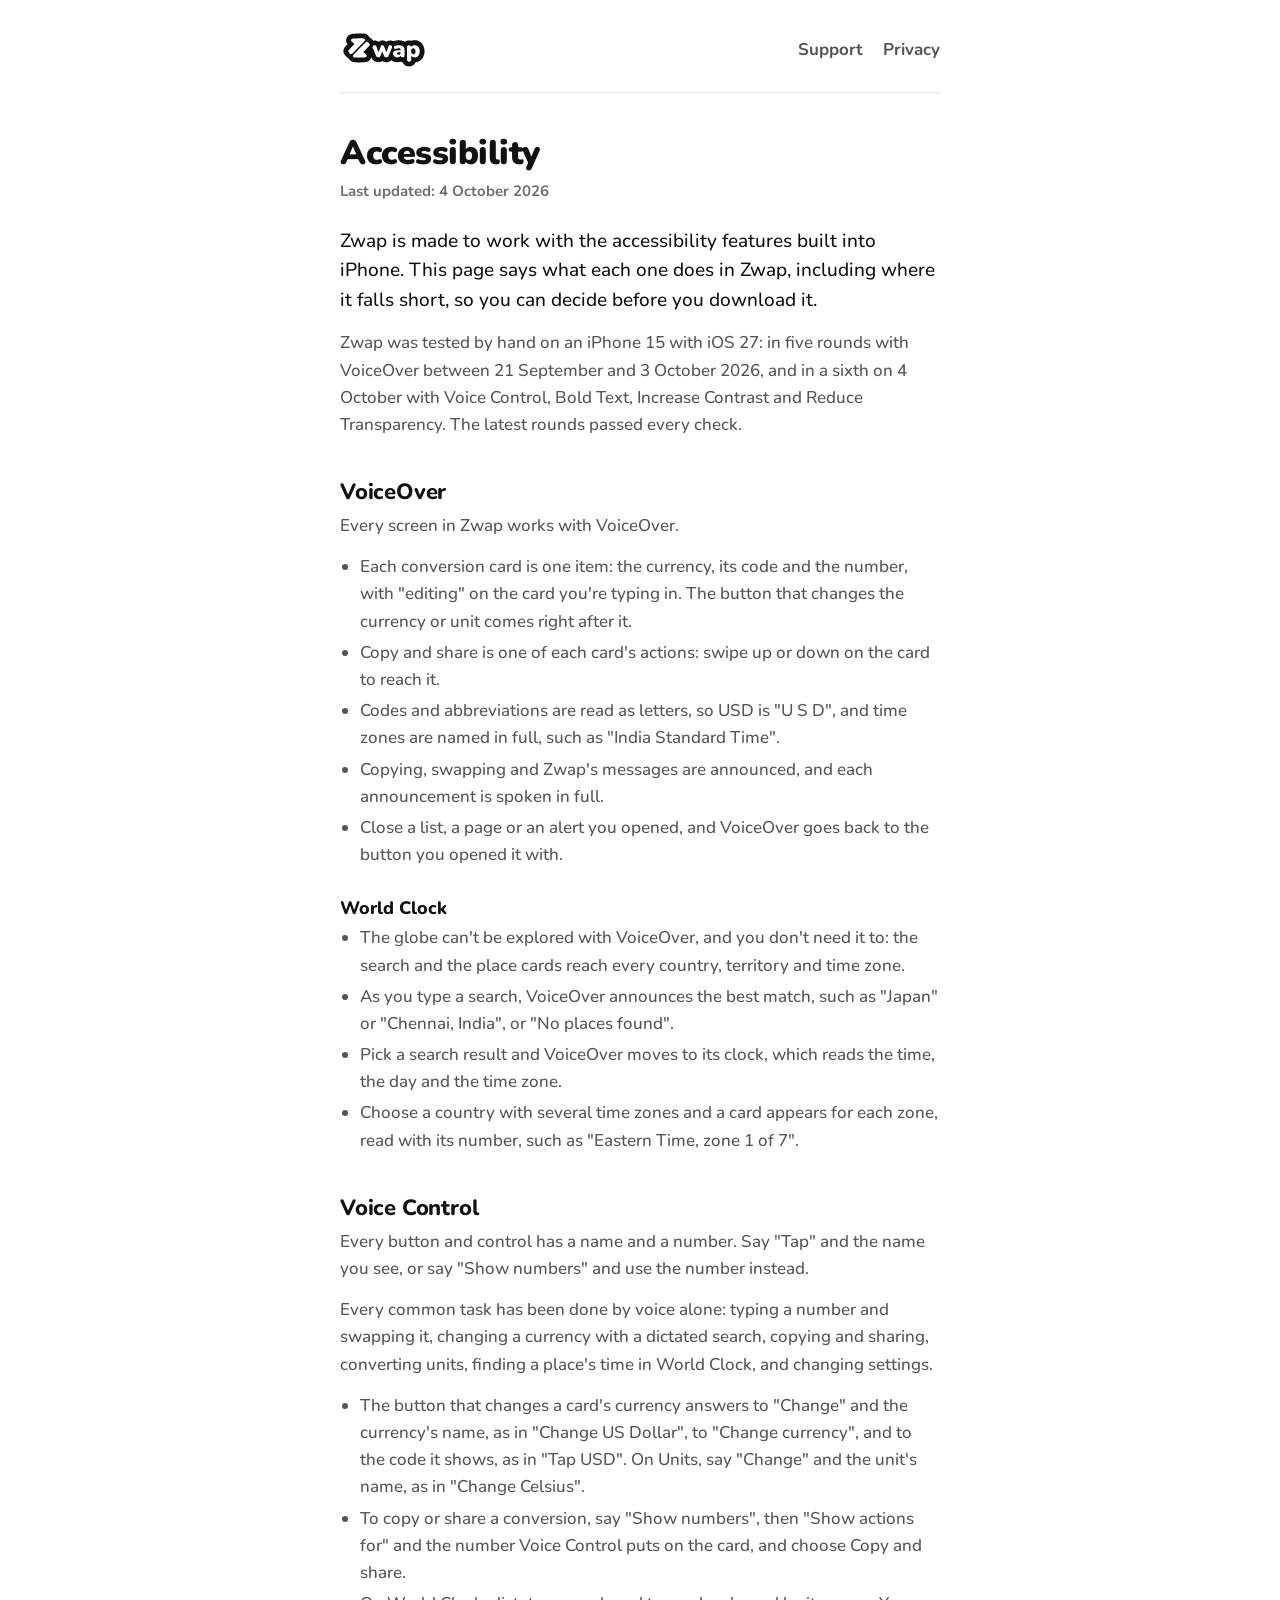
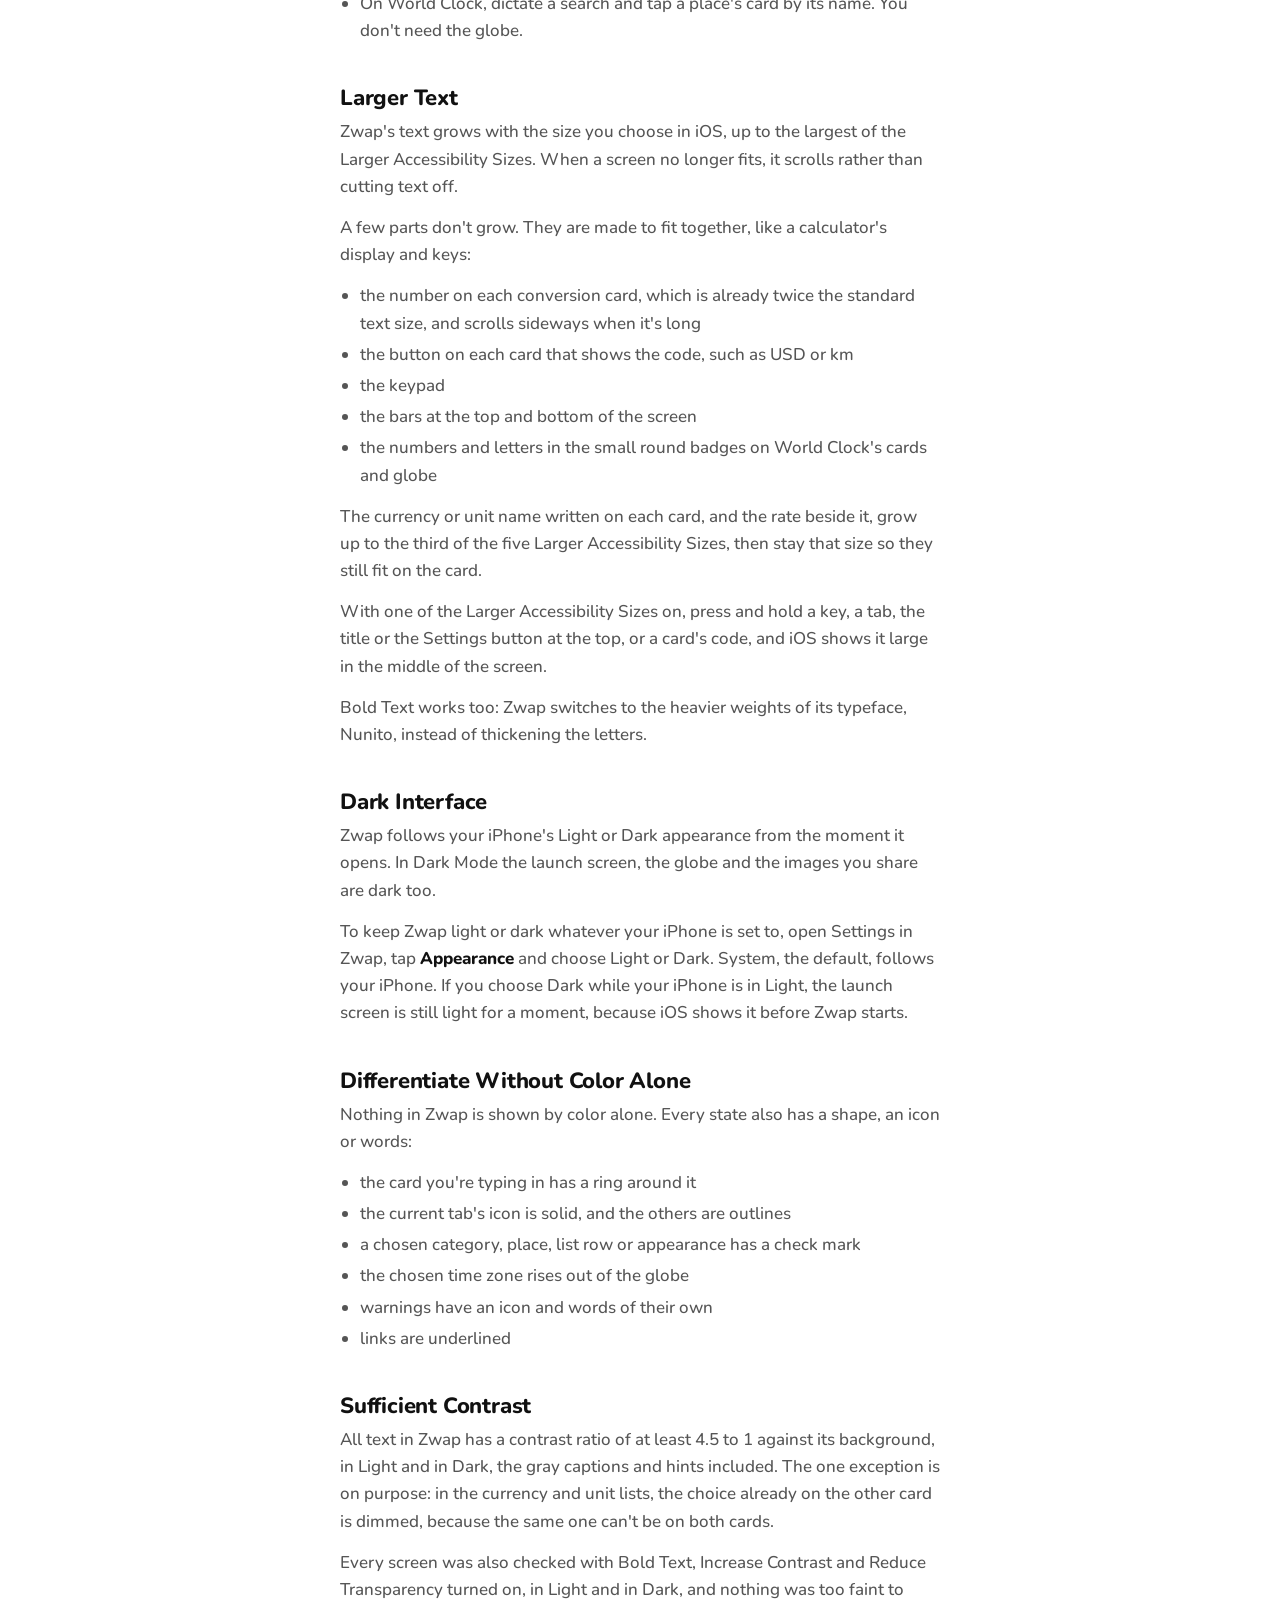
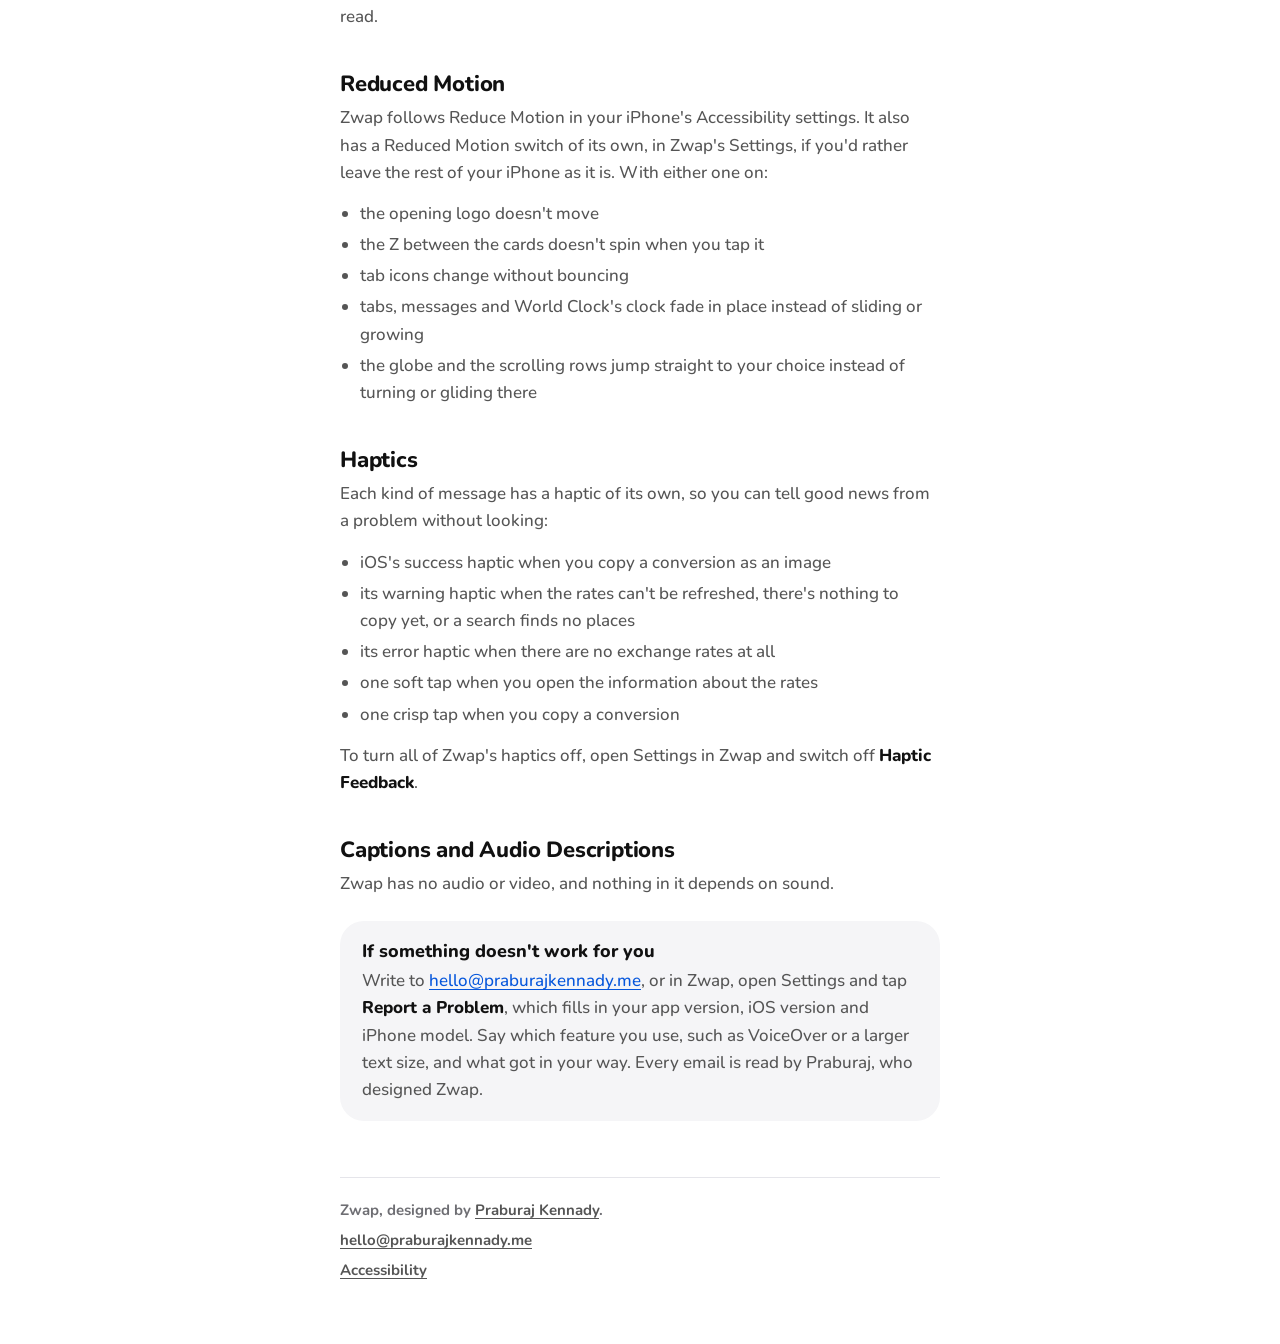
==== accessibility/index.html @ d8094025 "Zwap's accessibility page, linked from every footer /accessibility/ is for the App Store's optional " ====
<!doctype html>
<html lang="en">
<head>
  <meta charset="utf-8">
  <meta name="viewport" content="width=device-width, initial-scale=1">
  <title>Zwap Accessibility</title>
  <meta name="description" content="How Zwap works with VoiceOver, Voice Control, larger text and the other accessibility features of iPhone.">
  <meta name="color-scheme" content="light dark">
  <link rel="stylesheet" href="../assets/site.css">
</head>
<body>
  <div class="page">
    <header class="site-header">
      <a class="home-link" href="../" aria-label="Zwap home"><svg class="mark" viewBox="0 0 240 120" role="img" aria-label="Zwap" xmlns="http://www.w3.org/2000/svg"><path d="M35.0917 15.9143C42.3565 15.2399 52.4405 14.737 64.7718 15.1491C72.3185 15.4014 77.8459 19.9722 80.2882 25.8434C80.7121 26.04 81.1408 26.2529 81.5688 26.4949L82.4585 27.03L83.1399 27.4798C85.6836 29.2228 88.1925 31.6017 90.1961 34.1569C91.5562 33.9095 92.8597 33.8131 94.0456 33.8131L94.7039 33.8235C97.9224 33.926 101.56 34.8036 104.879 37.1814C104.901 37.1965 104.925 37.2103 104.946 37.2254C105.004 37.183 105.062 37.1406 105.121 37.0987C108.562 34.634 112.349 33.8131 115.638 33.8131L116.852 33.8493C119.743 34.0209 123.247 34.8544 126.467 37.2797C126.703 37.1134 126.947 36.9539 127.197 36.7963L127.195 36.7911C130.157 34.896 133.603 33.8133 137.293 33.8131C139.865 33.8131 143.228 34.2802 146.463 36.1009C148.856 35.255 151.314 34.5938 153.799 34.219C153.815 34.2166 153.833 34.2161 153.848 34.2138C156.11 33.8811 158.369 33.6839 160.588 33.6839C165.176 33.6839 169.989 34.33 174.446 36.2973C174.491 36.3169 174.539 36.3396 174.585 36.3594C174.63 36.3796 174.676 36.3983 174.721 36.4188C175.438 36.7357 176.133 37.0861 176.811 37.4658C180.522 34.6952 184.748 33.8131 188.327 33.8131L189.116 33.8286C191.042 33.8974 193.184 34.2302 195.329 35.0126C198.005 34.1135 200.789 33.6839 203.601 33.6839C208.532 33.6839 213.444 34.91 217.858 37.745C217.871 37.7532 217.886 37.7625 217.899 37.7708C217.92 37.7848 217.944 37.7982 217.966 37.8122C222.31 40.6042 225.506 44.4812 227.619 48.9666C229.815 53.6287 230.625 58.6534 230.625 63.5747C230.625 68.4749 229.792 73.422 227.655 78.038C225.561 82.5608 222.364 86.5052 217.963 89.3346C217.941 89.3491 217.918 89.3642 217.896 89.3786C217.884 89.3865 217.872 89.3966 217.86 89.4044C214.171 91.7745 210.132 93.0151 206.026 93.3596C205.19 95.5409 203.891 97.6968 201.95 99.6257L201.955 99.6309C201.927 99.6595 201.894 99.6852 201.865 99.7136C201.828 99.7508 201.793 99.7929 201.755 99.8299L201.75 99.8247C197.61 103.861 192.499 105 188.391 105C184.156 105 179.009 103.772 174.891 99.6309C172.954 97.6833 171.675 95.5119 170.853 93.3337C168.875 93.3294 166.697 93.0456 164.52 92.3178C162.035 93.1266 159.525 93.4655 157.106 93.4655C153.025 93.4654 148.862 92.7026 144.925 90.8133C144.89 90.7964 144.855 90.7788 144.82 90.7616C143.151 89.9424 141.568 88.946 140.104 87.7707C139.32 88.5452 138.45 89.2779 137.478 89.9421C133.954 92.351 130.032 93.3363 126.271 93.3363C122.685 93.3362 118.867 92.4552 115.381 90.1903C111.882 92.4907 108.055 93.3363 104.55 93.3363C100.949 93.3362 97.1377 92.4555 93.6496 90.211C93.5466 90.1447 93.4447 90.0759 93.3436 90.0068C89.7133 87.5246 87.4474 84.1389 86.0689 80.9048C86.0468 80.853 86.0234 80.8018 86.002 80.7497L85.5057 79.5425C83.8283 86.1962 78.2315 91.8071 70.5499 92.6357C63.4056 93.4065 52.6966 94.0872 39.2138 93.6517C31.598 93.4055 26.0416 88.7682 23.628 82.8333C23.0047 82.5328 22.3744 82.1892 21.7431 81.7889C17.9576 79.3883 14.1256 75.4912 11.7863 71.5625C6.21425 62.2035 11.6633 53.6963 14.4915 50.6909L20.6117 44.1869C11.7961 33.4788 18.8358 17.6734 32.1525 16.2116L35.0917 15.9143Z" class="outline"/><path fill-rule="evenodd" clip-rule="evenodd" d="M64.3334 28.3764C50.9128 27.9279 40.381 28.6226 33.5807 29.3691C30.1637 29.7442 28.681 33.7289 31.1541 36.1922C33.3161 38.3456 35.4899 40.2987 37.1219 41.7125C37.9383 42.4197 38.6202 42.9927 39.0983 43.3895C39.1771 43.4548 39.2504 43.5154 39.3178 43.5711L24.0564 59.7876C22.8589 61.06 22.0329 63.0002 23.0834 64.7646C24.3406 66.8761 26.6939 69.2797 28.7665 70.5941C30.5519 71.7264 32.5387 70.8611 33.8166 69.5915C35.1333 68.2834 36.4634 66.9638 37.8037 65.6343C47.4981 56.0169 57.7289 45.8672 67.3013 35.6999C69.872 32.9695 68.0882 28.5019 64.3334 28.3764ZM69.1455 79.476C62.5588 80.1867 52.4617 80.8385 39.6359 80.4242C35.874 80.3025 34.0945 75.8255 36.6783 73.0994C46.3507 62.894 57.1634 52.2157 66.9242 42.5762C68.0821 41.4328 69.2337 40.2953 70.3584 39.1836C71.6357 37.9209 73.6181 37.0643 75.3951 38.1996C77.3741 39.4639 79.6025 41.7252 80.8283 43.7336C81.9057 45.4992 81.0743 47.4535 79.8649 48.728L63.7836 65.6752L63.9621 65.8221C64.4172 66.1975 65.0665 66.7404 65.8455 67.4109C67.4026 68.7513 69.4808 70.6055 71.5606 72.6567C74.0518 75.1137 72.5702 79.1066 69.1455 79.476Z" class="shape"/><path d="M126.274 66.4234L120.342 50.4195C119.912 49.2962 119.332 48.4538 118.601 47.8921C117.871 47.3305 116.883 47.0497 115.637 47.0497C114.476 47.0497 113.509 47.3305 112.736 47.8921C112.006 48.4106 111.425 49.253 110.996 50.4195L105.155 66.1758L99.6518 51.6508C98.9642 49.8363 98.1908 48.6266 97.3314 48.0217C96.472 47.3737 95.3763 47.0497 94.0442 47.0497C92.4973 47.0497 91.2727 47.3953 90.3703 48.0865C89.5109 48.7346 88.9953 49.6202 88.8234 50.7435C88.6515 51.8236 88.8449 53.0333 89.4035 54.3726L98.1693 75.6932C98.8139 77.2053 99.6733 78.3286 100.747 79.0631C101.822 79.7543 103.089 80.1 104.55 80.1C106.054 80.1 107.322 79.7327 108.353 78.9983C109.384 78.2206 110.201 77.0541 110.802 75.4988L115.21 63.8648L119.89 75.6284C120.535 77.1405 121.373 78.2638 122.404 78.9983C123.478 79.7327 124.768 80.1 126.271 80.1C127.732 80.1 129 79.7327 130.074 78.9983C131.149 78.2638 131.986 77.1405 132.588 75.6284L141.289 54.4374C141.848 53.1413 142.063 51.9316 141.934 50.8083C141.848 49.685 141.418 48.7778 140.645 48.0865C139.871 47.3953 138.754 47.0497 137.293 47.0497C136.219 47.0497 135.209 47.3521 134.264 47.9569C133.319 48.5186 132.545 49.6202 131.944 51.262L126.274 66.4234Z" class="shape"/><path fill-rule="evenodd" clip-rule="evenodd" d="M166.839 78.6094C166.053 77.7434 165.609 76.5327 165.508 74.9773C165.243 75.7446 164.87 76.4369 164.39 77.0541C163.616 78.0478 162.607 78.8255 161.36 79.3871C160.114 79.9487 158.696 80.2296 157.106 80.2296C154.657 80.2296 152.487 79.7759 150.597 78.8687C148.749 77.9614 147.288 76.7301 146.214 75.1748C145.182 73.5763 144.667 71.7618 144.667 69.7312C144.667 67.3983 145.268 65.5621 146.471 64.2228C147.675 62.8836 149.608 61.9331 152.272 61.3715C154.936 60.7666 158.481 60.4642 162.907 60.4642H165.357V59.5569C165.357 58.0016 164.948 56.8999 164.132 56.2519C163.359 55.6039 162.005 55.2798 160.071 55.2798C159.04 55.2798 157.88 55.4094 156.591 55.6687C155.302 55.8847 153.862 56.2951 152.272 56.8999C151.112 57.332 150.124 57.3968 149.307 57.0944C148.491 56.7919 147.846 56.2735 147.374 55.5391C146.944 54.8046 146.729 54.0053 146.729 53.1413C146.772 52.2772 147.052 51.4564 147.567 50.6787C148.126 49.9011 148.964 49.2962 150.081 48.8642C152.143 48.0865 154.034 47.5681 155.753 47.3089C157.515 47.0497 159.126 46.9201 160.587 46.9201C164.111 46.9201 167.011 47.4385 169.288 48.4754C171.609 49.469 173.328 51.0243 174.445 53.1413C175.605 55.215 176.185 57.8936 176.185 61.177V74.2675C176.185 76.1685 175.734 77.6158 174.831 78.6094C173.929 79.6031 172.619 80.1 170.9 80.1C169.138 80.1 167.784 79.6031 166.839 78.6094ZM158.718 66.2966C159.835 66.0374 161.232 65.9078 162.907 65.9078H165.357V67.0742C165.357 68.1975 165.099 69.1912 164.583 70.0553C164.068 70.8761 163.38 71.5242 162.521 71.9994C161.704 72.4746 160.759 72.7122 159.685 72.7122C158.353 72.7122 157.321 72.3882 156.591 71.7402C155.903 71.0921 155.56 70.2713 155.56 69.2776C155.56 68.4999 155.817 67.8735 156.333 67.3983C156.849 66.8798 157.644 66.5126 158.718 66.2966Z" class="shape"/><path fill-rule="evenodd" clip-rule="evenodd" d="M192.515 48.5402C193.325 49.3542 193.803 50.4583 193.949 51.8523C194.642 50.6122 195.668 49.573 197.027 48.7346C198.961 47.5249 201.152 46.9201 203.601 46.9201C206.351 46.9201 208.758 47.5897 210.82 48.929C212.926 50.2683 214.559 52.1692 215.719 54.6318C216.879 57.0944 217.459 60.0754 217.459 63.5748C217.459 66.9878 216.879 69.9472 215.719 72.453C214.559 74.9588 212.926 76.8813 210.82 78.2206C208.758 79.5599 206.351 80.2296 203.601 80.2296C201.238 80.2296 199.111 79.6679 197.22 78.5446C195.912 77.7675 194.903 76.825 194.191 75.7171V85.9323C194.191 87.8333 193.675 89.2806 192.644 90.2743C191.656 91.2679 190.238 91.7648 188.39 91.7648C186.585 91.7648 185.189 91.2679 184.201 90.2743C183.212 89.2806 182.718 87.8333 182.718 85.9323V52.8173C182.718 50.9595 183.191 49.5338 184.136 48.5402C185.124 47.5465 186.521 47.0497 188.326 47.0497C190.173 47.0497 191.57 47.5465 192.515 48.5402ZM203.021 70.8977C202.162 71.4593 201.152 71.7402 199.992 71.7402C198.23 71.7402 196.791 71.0921 195.673 69.796C194.556 68.4999 193.998 66.4262 193.998 63.5748C193.998 61.6307 194.255 60.0754 194.771 58.9089C195.287 57.6992 195.996 56.8135 196.898 56.2519C197.8 55.6903 198.832 55.4094 199.992 55.4094C201.711 55.4094 203.129 56.0575 204.246 57.3536C205.363 58.6065 205.922 60.6802 205.922 63.5748C205.922 65.4757 205.664 67.031 205.148 68.2407C204.633 69.4072 203.924 70.2929 203.021 70.8977Z" class="shape"/></svg></a>
      <nav class="site-nav" aria-label="Site"><a href="../support/">Support</a><a href="../privacy/">Privacy</a></nav>
    </header>
    <main>
      <h1>Accessibility</h1>
      <p class="meta">Last updated: 4 October 2026</p>
      <p class="lede">Zwap is made to work with the accessibility features built into iPhone. This page says what each one does in Zwap, including where it falls short, so you can decide before you download it.</p>
      <p>Zwap was tested by hand on an iPhone 15 with iOS 27: in five rounds with VoiceOver between 21 September and 3 October 2026, and in a sixth on 4 October with Voice Control, Bold Text, Increase Contrast and Reduce Transparency. The latest rounds passed every check.</p>
      <h2>VoiceOver</h2>
      <p>Every screen in Zwap works with VoiceOver.</p>
      <ul>
        <li>Each conversion card is one item: the currency, its code and the number, with "editing" on the card you're typing in. The button that changes the currency or unit comes right after it.</li>
        <li>Copy and share is one of each card's actions: swipe up or down on the card to reach it.</li>
        <li>Codes and abbreviations are read as letters, so USD is "U S D", and time zones are named in full, such as "India Standard Time".</li>
        <li>Copying, swapping and Zwap's messages are announced, and each announcement is spoken in full.</li>
        <li>Close a list, a page or an alert you opened, and VoiceOver goes back to the button you opened it with.</li>
      </ul>
      <h3>World Clock</h3>
      <ul>
        <li>The globe can't be explored with VoiceOver, and you don't need it to: the search and the place cards reach every country, territory and time zone.</li>
        <li>As you type a search, VoiceOver announces the best match, such as "Japan" or "Chennai, India", or "No places found".</li>
        <li>Pick a search result and VoiceOver moves to its clock, which reads the time, the day and the time zone.</li>
        <li>Choose a country with several time zones and a card appears for each zone, read with its number, such as "Eastern Time, zone 1 of 7".</li>
      </ul>
      <h2>Voice Control</h2>
      <p>Every button and control has a name and a number. Say "Tap" and the name you see, or say "Show numbers" and use the number instead.</p>
      <p>Every common task has been done by voice alone: typing a number and swapping it, changing a currency with a dictated search, copying and sharing, converting units, finding a place's time in World Clock, and changing settings.</p>
      <ul>
        <li>The button that changes a card's currency answers to "Change" and the currency's name, as in "Change US Dollar", to "Change currency", and to the code it shows, as in "Tap USD". On Units, say "Change" and the unit's name, as in "Change Celsius".</li>
        <li>To copy or share a conversion, say "Show numbers", then "Show actions for" and the number Voice Control puts on the card, and choose Copy and share.</li>
        <li>On World Clock, dictate a search and tap a place's card by its name. You don't need the globe.</li>
      </ul>
      <h2>Larger Text</h2>
      <p>Zwap's text grows with the size you choose in iOS, up to the largest of the Larger Accessibility Sizes. When a screen no longer fits, it scrolls rather than cutting text off.</p>
      <p>A few parts don't grow. They are made to fit together, like a calculator's display and keys:</p>
      <ul>
        <li>the number on each conversion card, which is already twice the standard text size, and scrolls sideways when it's long</li>
        <li>the button on each card that shows the code, such as USD or km</li>
        <li>the keypad</li>
        <li>the bars at the top and bottom of the screen</li>
        <li>the numbers and letters in the small round badges on World Clock's cards and globe</li>
      </ul>
      <p>The currency or unit name written on each card, and the rate beside it, grow up to the third of the five Larger Accessibility Sizes, then stay that size so they still fit on the card.</p>
      <p>With one of the Larger Accessibility Sizes on, press and hold a key, a tab, the title or the Settings button at the top, or a card's code, and iOS shows it large in the middle of the screen.</p>
      <p>Bold Text works too: Zwap switches to the heavier weights of its typeface, Nunito, instead of thickening the letters.</p>
      <h2>Dark Interface</h2>
      <p>Zwap follows your iPhone's Light or Dark appearance from the moment it opens. In Dark Mode the launch screen, the globe and the images you share are dark too.</p>
      <p>To keep Zwap light or dark whatever your iPhone is set to, open Settings in Zwap, tap <strong>Appearance</strong> and choose Light or Dark. System, the default, follows your iPhone. If you choose Dark while your iPhone is in Light, the launch screen is still light for a moment, because iOS shows it before Zwap starts.</p>
      <h2>Differentiate Without Color Alone</h2>
      <p>Nothing in Zwap is shown by color alone. Every state also has a shape, an icon or words:</p>
      <ul>
        <li>the card you're typing in has a ring around it</li>
        <li>the current tab's icon is solid, and the others are outlines</li>
        <li>a chosen category, place, list row or appearance has a check mark</li>
        <li>the chosen time zone rises out of the globe</li>
        <li>warnings have an icon and words of their own</li>
        <li>links are underlined</li>
      </ul>
      <h2>Sufficient Contrast</h2>
      <p>All text in Zwap has a contrast ratio of at least 4.5 to 1 against its background, in Light and in Dark, the gray captions and hints included. The one exception is on purpose: in the currency and unit lists, the choice already on the other card is dimmed, because the same one can't be on both cards.</p>
      <p>Every screen was also checked with Bold Text, Increase Contrast and Reduce Transparency turned on, in Light and in Dark, and nothing was too faint to read.</p>
      <h2>Reduced Motion</h2>
      <p>Zwap follows Reduce Motion in your iPhone's Accessibility settings. It also has a Reduced Motion switch of its own, in Zwap's Settings, if you'd rather leave the rest of your iPhone as it is. With either one on:</p>
      <ul>
        <li>the opening logo doesn't move</li>
        <li>the Z between the cards doesn't spin when you tap it</li>
        <li>tab icons change without bouncing</li>
        <li>tabs, messages and World Clock's clock fade in place instead of sliding or growing</li>
        <li>the globe and the scrolling rows jump straight to your choice instead of turning or gliding there</li>
      </ul>
      <h2>Haptics</h2>
      <p>Each kind of message has a haptic of its own, so you can tell good news from a problem without looking:</p>
      <ul>
        <li>iOS's success haptic when you copy a conversion as an image</li>
        <li>its warning haptic when the rates can't be refreshed, there's nothing to copy yet, or a search finds no places</li>
        <li>its error haptic when there are no exchange rates at all</li>
        <li>one soft tap when you open the information about the rates</li>
        <li>one crisp tap when you copy a conversion</li>
      </ul>
      <p>To turn all of Zwap's haptics off, open Settings in Zwap and switch off <strong>Haptic Feedback</strong>.</p>
      <h2>Captions and Audio Descriptions</h2>
      <p>Zwap has no audio or video, and nothing in it depends on sound.</p>
      <div class="card">
        <h2>If something doesn't work for you</h2>
        <p>Write to <a href="mailto:hello@praburajkennady.me">hello@praburajkennady.me</a>, or in Zwap, open Settings and tap <strong>Report a Problem</strong>, which fills in your app version, iOS version and iPhone model. Say which feature you use, such as VoiceOver or a larger text size, and what got in your way. Every email is read by Praburaj, who designed Zwap.</p>
      </div>
    </main>
    <footer class="site-footer">
      <p>Zwap, designed by <a href="https://praburajkennady.me">Praburaj Kennady</a>.</p>
      <p><a href="mailto:hello@praburajkennady.me">hello@praburajkennady.me</a></p>
      <p><a href="../accessibility/" aria-current="page">Accessibility</a></p>
    </footer>
  </div>
</body>
</html>
---- assets/site.css ----
@font-face { font-family: "Nunito"; font-weight: 500; font-display: swap; src: url("fonts/Nunito-Medium.ttf") format("truetype"); }
@font-face { font-family: "Nunito"; font-weight: 700; font-display: swap; src: url("fonts/Nunito-Bold.ttf") format("truetype"); }
@font-face { font-family: "Nunito"; font-weight: 800; font-display: swap; src: url("fonts/Nunito-ExtraBold.ttf") format("truetype"); }
@font-face { font-family: "Nunito"; font-weight: 900; font-display: swap; src: url("fonts/Nunito-Black.ttf") format("truetype"); }

/* Zwap's design tokens (CLAUDE.md), day and night. */
:root {
  --base: #FFFFFF; --raised: #F5F5F7; --inverse: #111111;
  --text: #111111; --text-2: #555555; --muted: #6E6E73;
  --line: #E5E5EA; --accent: #0657DC;
  color-scheme: light;
}
@media (prefers-color-scheme: dark) {
  :root:not([data-theme="light"]) {
    --base: #0A0A0A; --raised: #1C1C1E; --inverse: #F5F5F5;
    --text: #F5F5F5; --text-2: #AEAEB2; --muted: #8A8A8F;
    --line: #38383A; --accent: #5896FF;
    color-scheme: dark;
  }
}
:root[data-theme="dark"] {
  --base: #0A0A0A; --raised: #1C1C1E; --inverse: #F5F5F5;
  --text: #F5F5F5; --text-2: #AEAEB2; --muted: #8A8A8F;
  --line: #38383A; --accent: #5896FF;
  color-scheme: dark;
}

* { box-sizing: border-box; }
html { -webkit-text-size-adjust: 100%; }
body {
  margin: 0; background: var(--base); color: var(--text);
  font: 500 17px/1.6 "Nunito", ui-rounded, -apple-system, system-ui, "Segoe UI", sans-serif;
}
.page { max-width: 40rem; margin: 0 auto; padding: 28px 20px 56px; }

.site-header { display: flex; align-items: center; justify-content: space-between; gap: 16px;
  padding-bottom: 20px; border-bottom: 1px solid var(--line); }
.home-link { display: block; border-radius: 12px; }
.mark { display: block; width: 88px; height: auto; }
.mark .outline { fill: var(--inverse); }
.mark .shape { fill: var(--base); }
.site-nav { display: flex; gap: 20px; }
.site-nav a { color: var(--text-2); font-weight: 700; text-decoration: none; padding: 8px 0; }
.site-nav a:hover { color: var(--text); }
.site-nav a[aria-current="page"] { color: var(--text); text-decoration: underline;
  text-decoration-thickness: 2px; text-underline-offset: 6px; }

h1 { font-weight: 900; font-size: 34px; line-height: 40px; letter-spacing: -0.5px;
  margin: 40px 0 6px; text-wrap: balance; }
h2 { font-weight: 800; font-size: 22px; line-height: 28px; letter-spacing: -0.2px;
  margin: 40px 0 6px; text-wrap: balance; }
h3 { font-weight: 800; font-size: 18px; line-height: 24px; margin: 28px 0 4px; text-wrap: balance; }
p, li { color: var(--text-2); }
p { margin: 0 0 14px; }
ul { padding-left: 1.2em; margin: 0 0 14px; }
li { margin: 4px 0; }
strong { color: var(--text); font-weight: 800; }
.meta { color: var(--muted); font-size: 15px; font-weight: 700; margin: 0 0 24px; }
.lede { font-size: 19px; line-height: 1.55; color: var(--text); }

a { color: var(--accent); text-underline-offset: 3px; }
a:focus-visible { outline: 3px solid var(--accent); outline-offset: 3px; border-radius: 6px; }

.card { background: var(--raised); border-radius: 24px; padding: 18px 22px; margin: 24px 0; }
.card p:last-child { margin-bottom: 0; }
.card h2 { font-size: 18px; line-height: 24px; letter-spacing: 0; margin: 0 0 4px; }

.hero { text-align: center; padding: 56px 0 8px; }
.hero .mark { width: min(240px, 70vw); margin: 0 auto 28px; }
.hero h1 { position: absolute; width: 1px; height: 1px; overflow: hidden; clip: rect(0 0 0 0); }
.links { display: flex; justify-content: center; gap: 12px; flex-wrap: wrap; margin: 28px 0 0; }
.links a { background: var(--raised); color: var(--text); font-weight: 800; text-decoration: none;
  padding: 12px 22px; border-radius: 999px; }
.links a:hover { background: var(--line); }

.site-footer { margin-top: 56px; padding-top: 20px; border-top: 1px solid var(--line);
  color: var(--muted); font-size: 15px; font-weight: 700; }
.site-footer p { color: var(--muted); margin: 0 0 6px; }
.site-footer a { color: var(--text-2); }

@media (max-width: 480px) {
  h1 { font-size: 28px; line-height: 34px; }
  .site-nav { gap: 16px; }
}
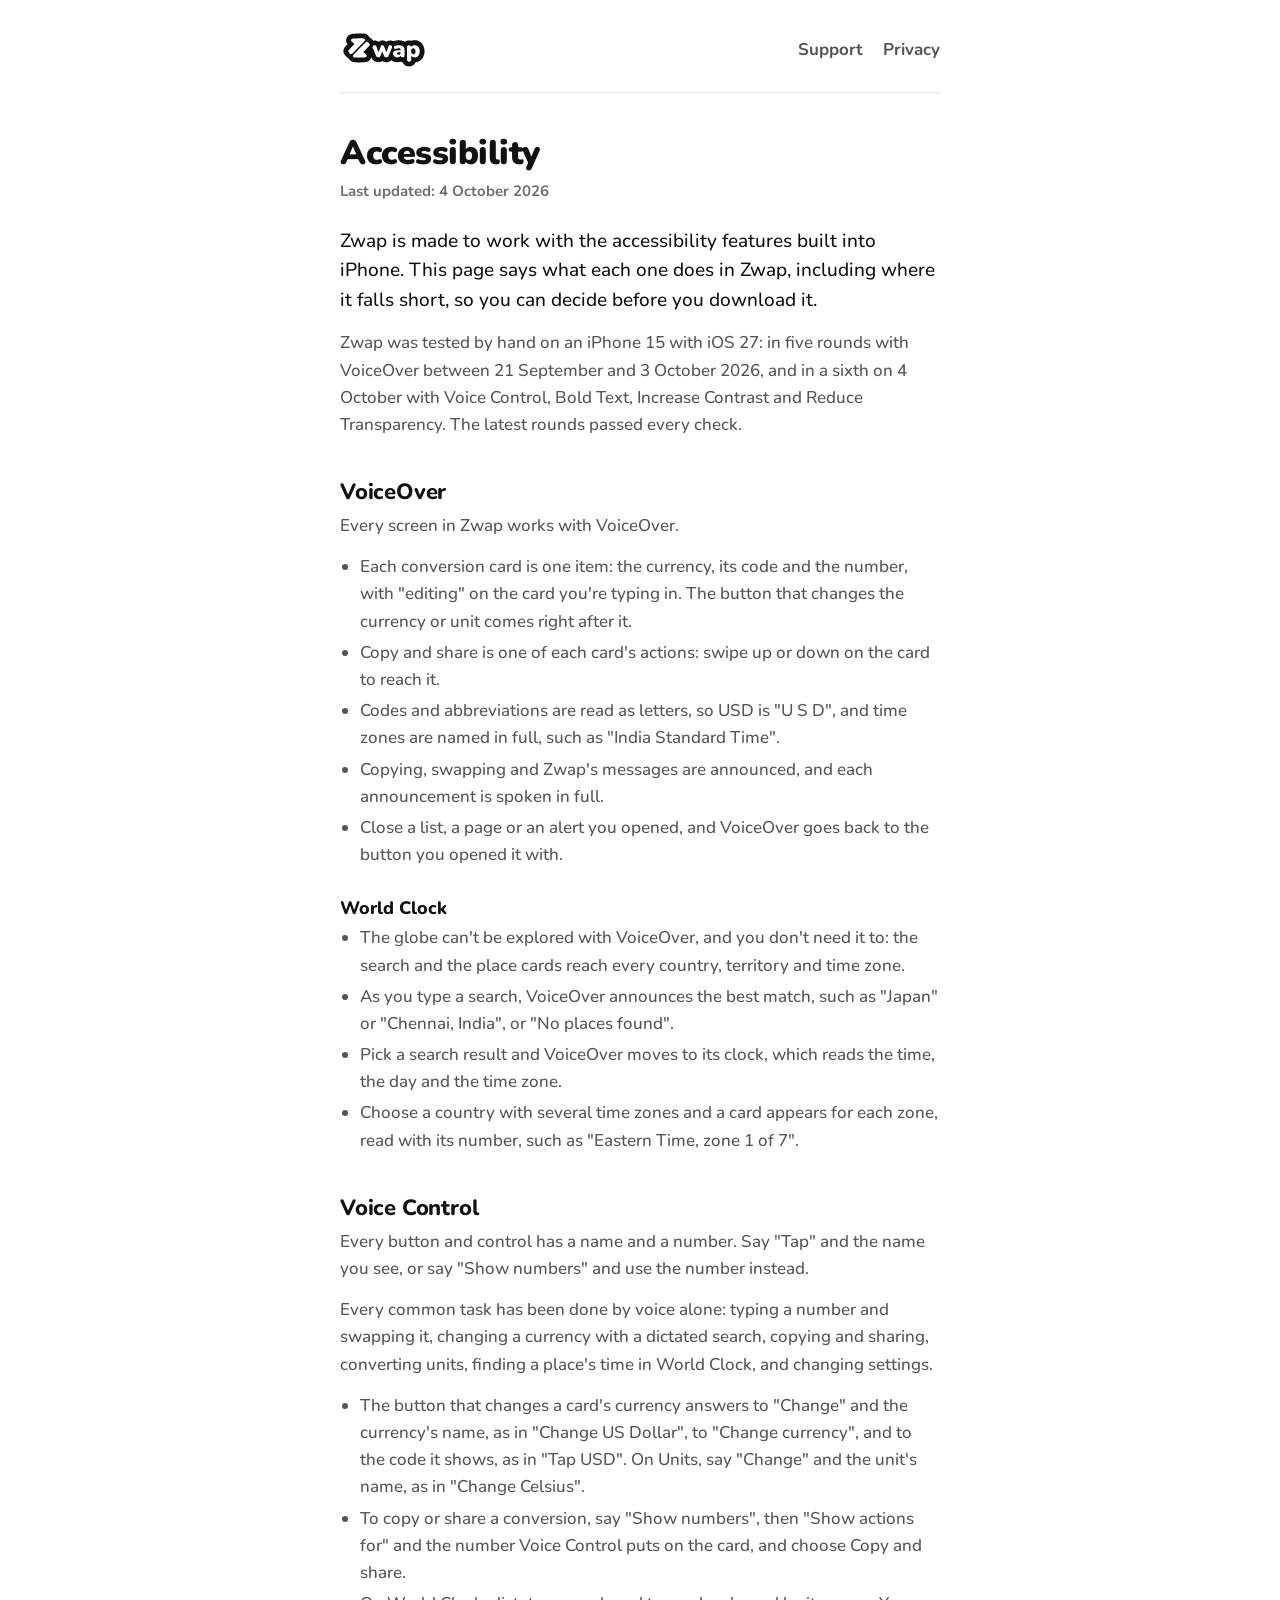
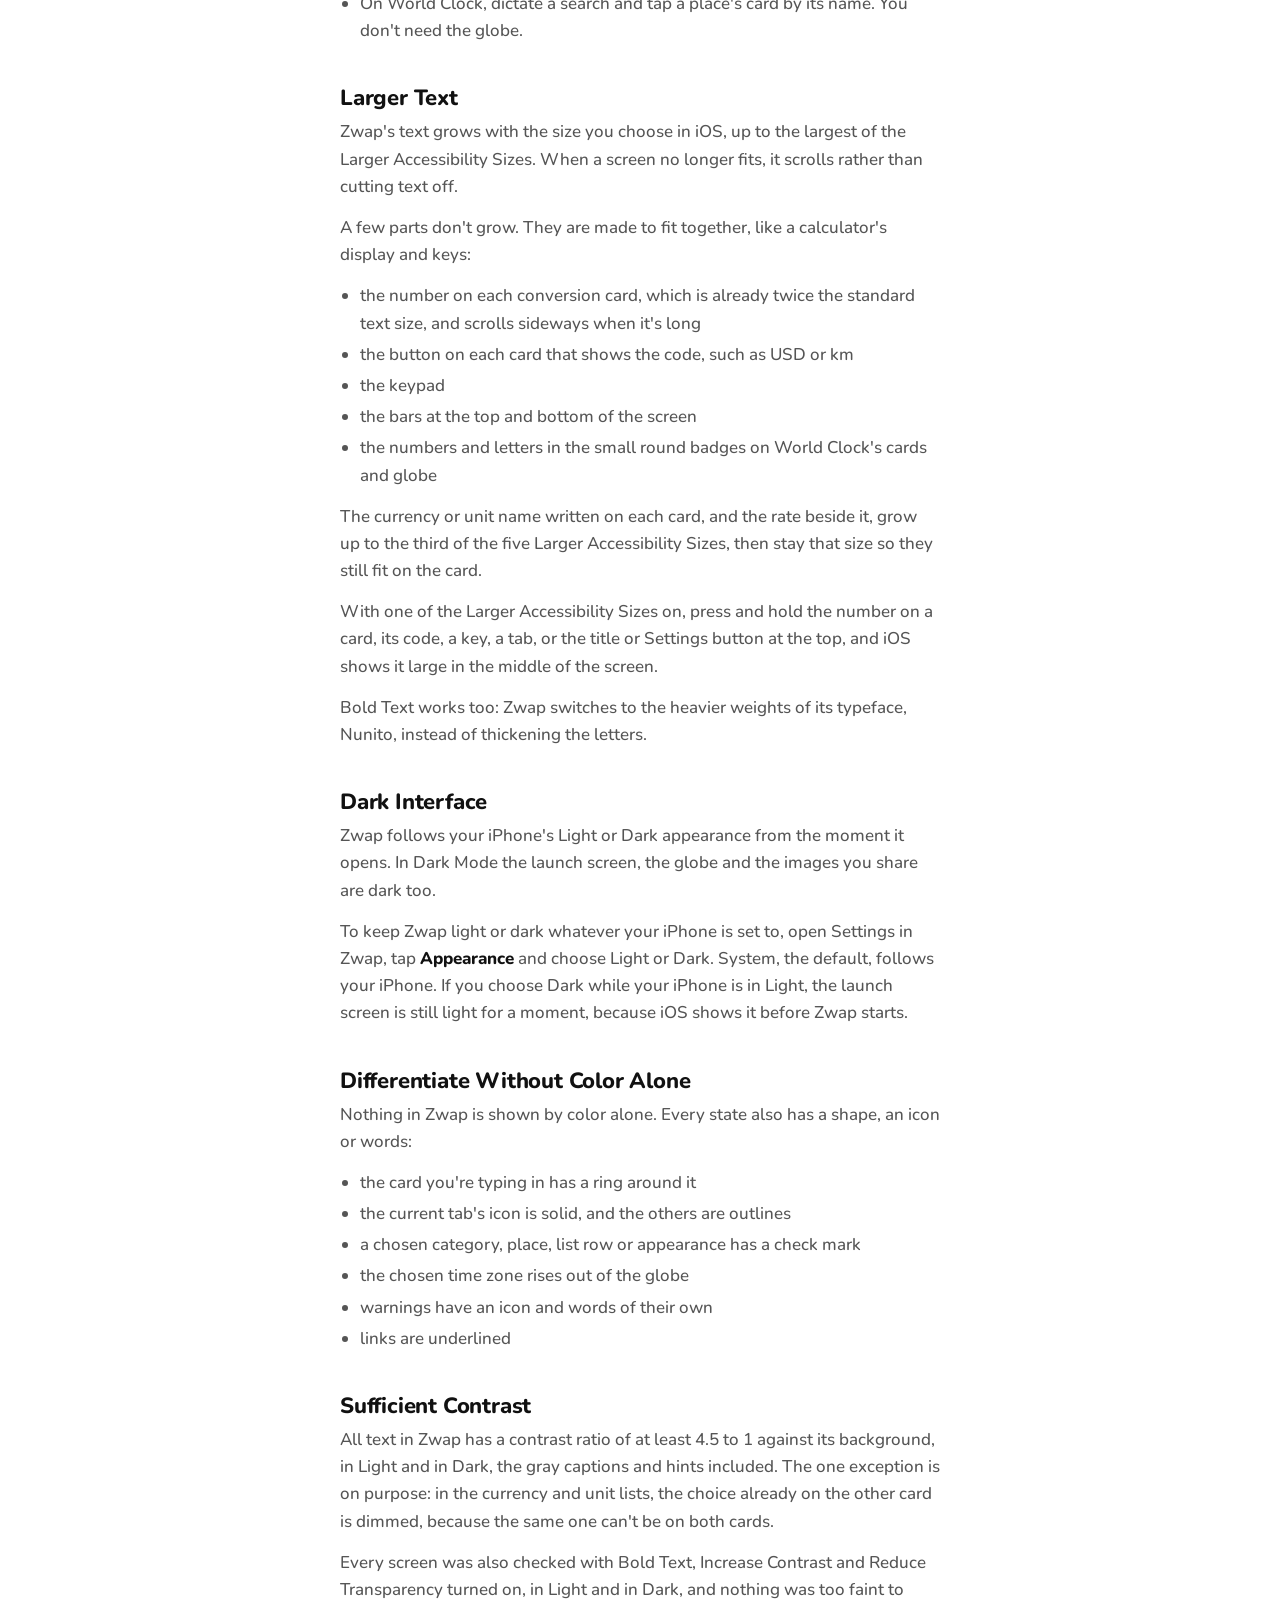
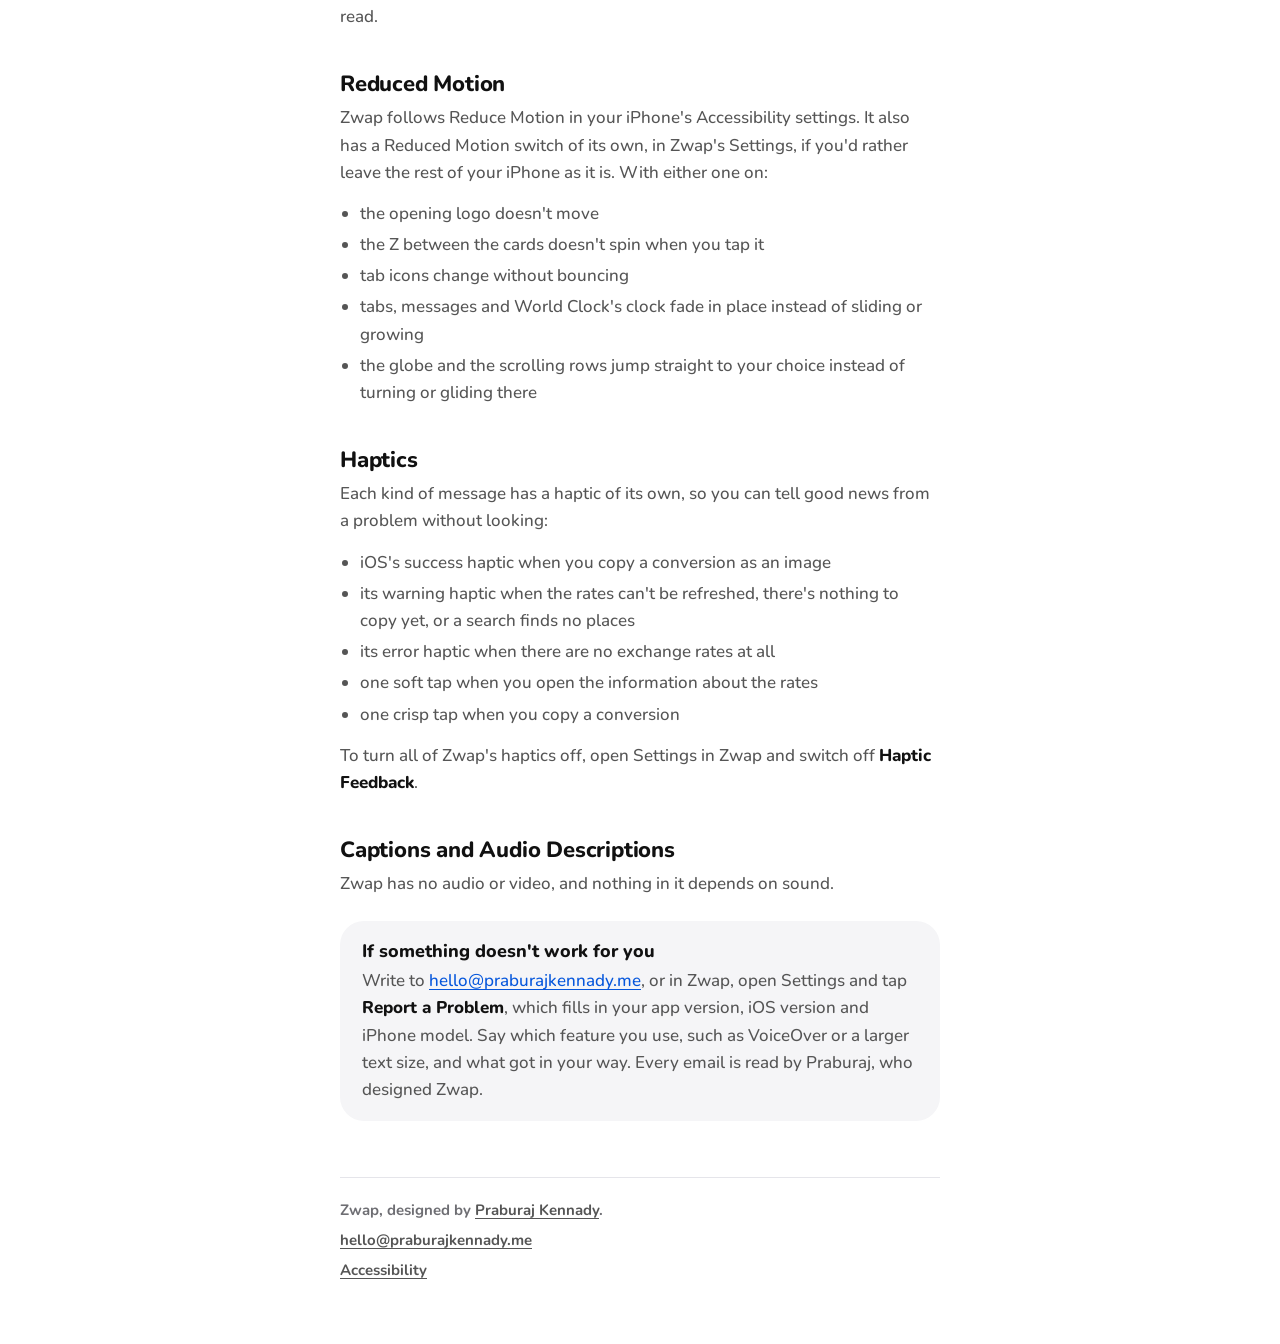
==== commit 5b494232: "Accessibility: the card's number shows large too Walk stop X1 long-pressed the card's value at the l" ====
--- a/accessibility/index.html
+++ b/accessibility/index.html
@@ -54,7 +54,7 @@
         <li>the numbers and letters in the small round badges on World Clock's cards and globe</li>
       </ul>
       <p>The currency or unit name written on each card, and the rate beside it, grow up to the third of the five Larger Accessibility Sizes, then stay that size so they still fit on the card.</p>
-      <p>With one of the Larger Accessibility Sizes on, press and hold a key, a tab, the title or the Settings button at the top, or a card's code, and iOS shows it large in the middle of the screen.</p>
+      <p>With one of the Larger Accessibility Sizes on, press and hold the number on a card, its code, a key, a tab, or the title or Settings button at the top, and iOS shows it large in the middle of the screen.</p>
       <p>Bold Text works too: Zwap switches to the heavier weights of its typeface, Nunito, instead of thickening the letters.</p>
       <h2>Dark Interface</h2>
       <p>Zwap follows your iPhone's Light or Dark appearance from the moment it opens. In Dark Mode the launch screen, the globe and the images you share are dark too.</p>
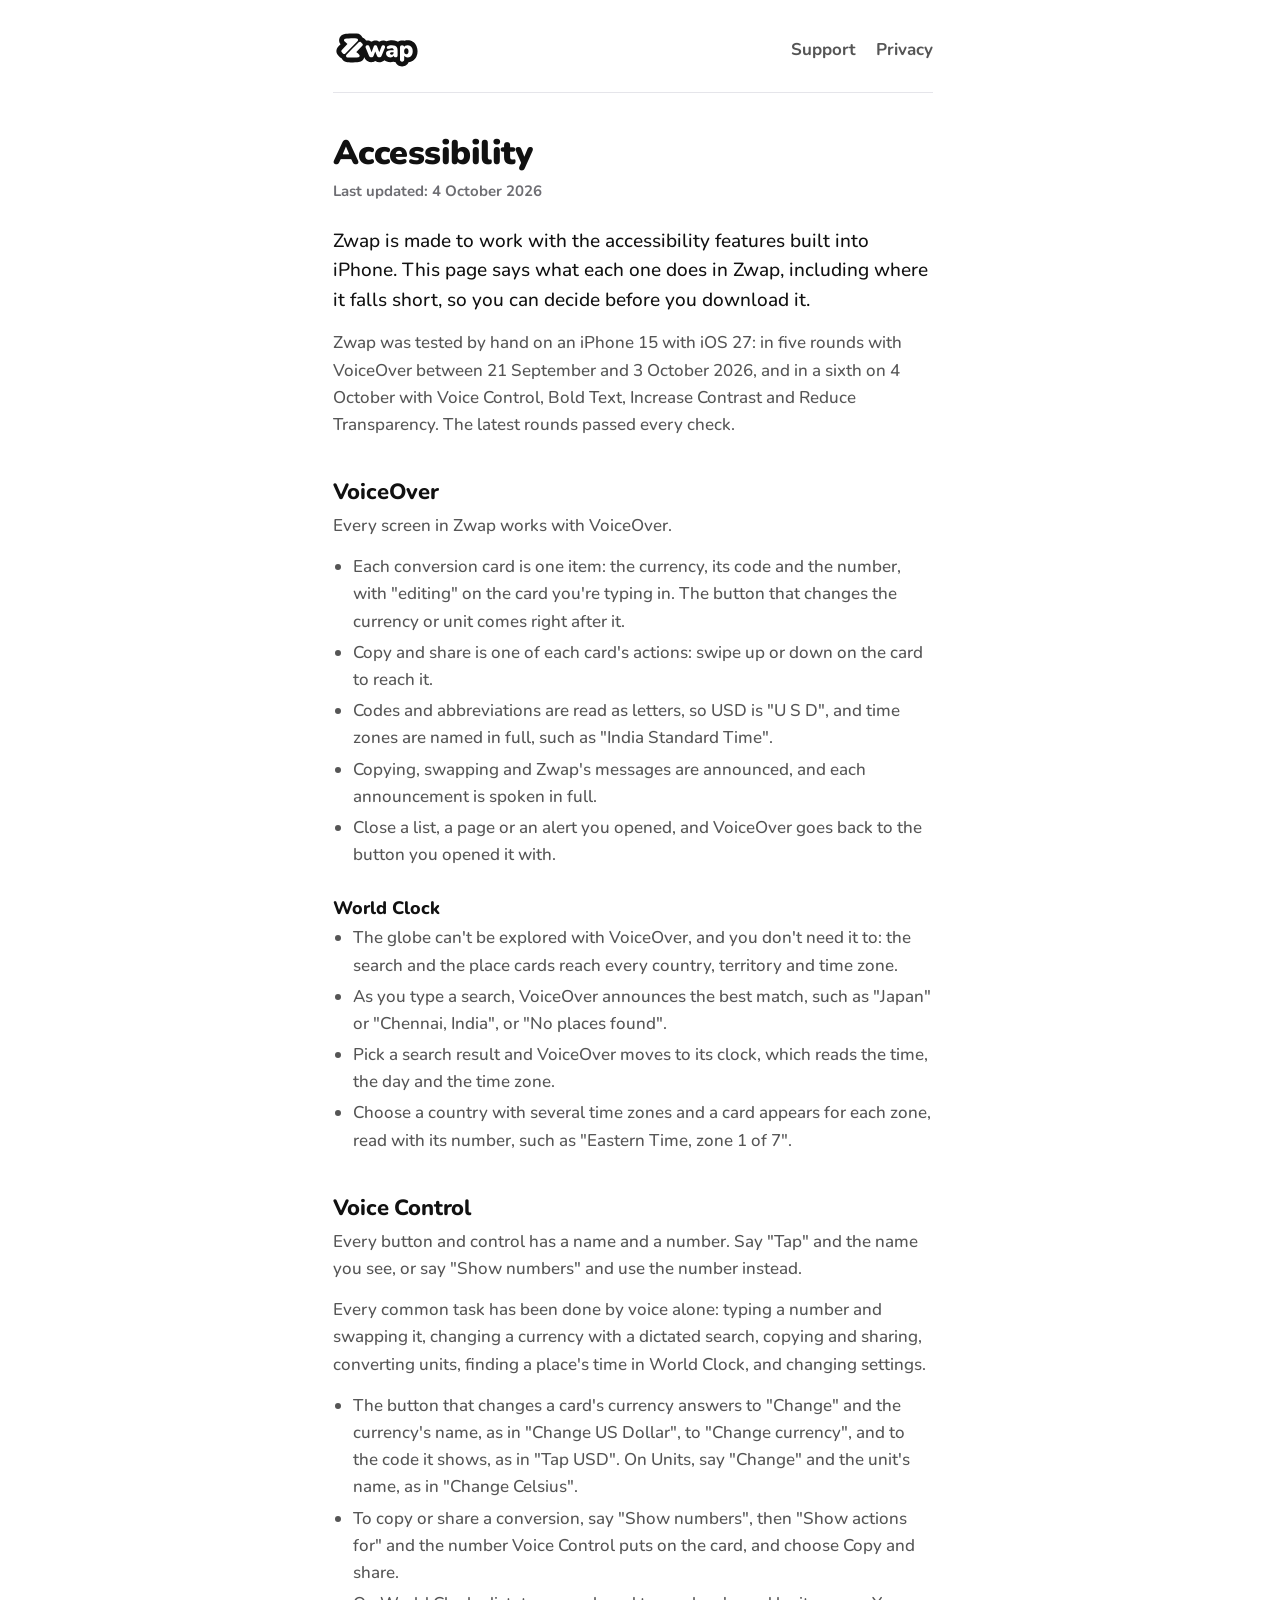
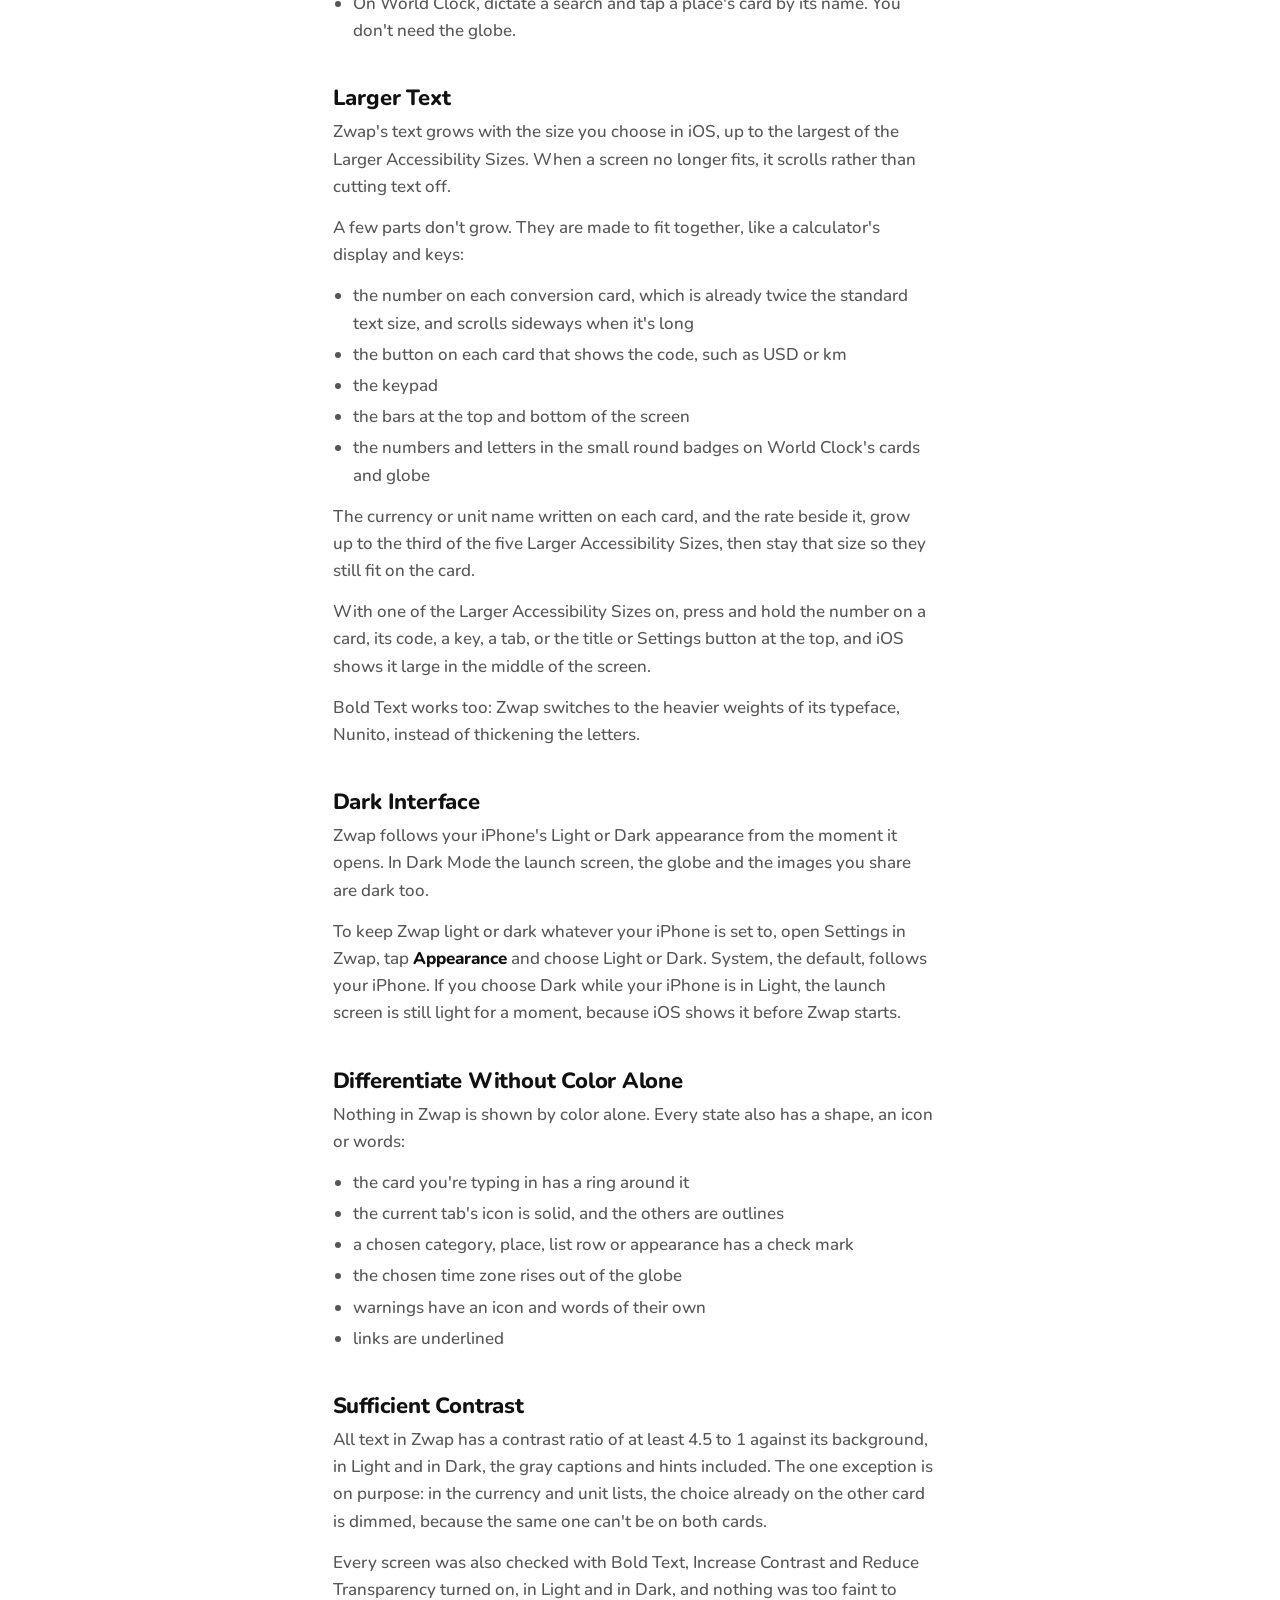
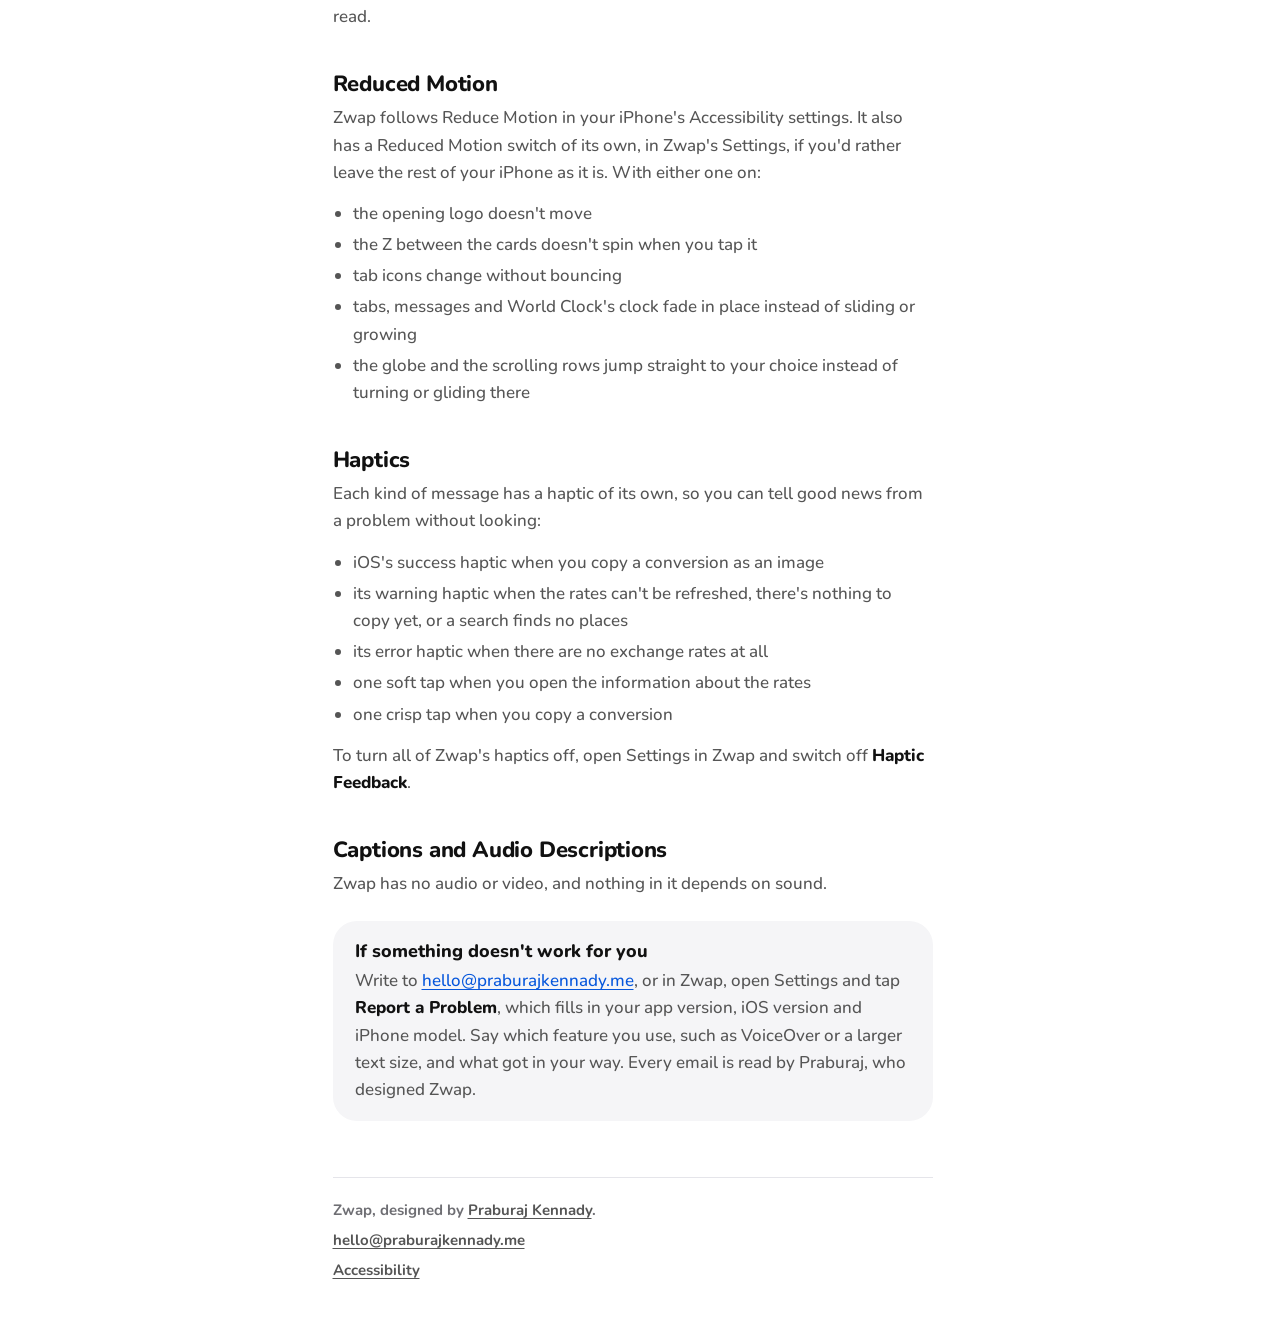
==== commit 7d60c08f: "The home logo plays the app's splash; pages change with the app's motion - Home: the logo plays the " ====
--- a/accessibility/index.html
+++ b/accessibility/index.html
@@ -6,7 +6,144 @@
   <title>Zwap Accessibility</title>
   <meta name="description" content="How Zwap works with VoiceOver, Voice Control, larger text and the other accessibility features of iPhone.">
   <meta name="color-scheme" content="light dark">
+  <link rel="preload" href="../assets/fonts/Nunito-Medium.ttf" as="font" type="font/ttf" crossorigin>
+  <link rel="preload" href="../assets/fonts/Nunito-Bold.ttf" as="font" type="font/ttf" crossorigin>
+  <link rel="preload" href="../assets/fonts/Nunito-ExtraBold.ttf" as="font" type="font/ttf" crossorigin>
+  <link rel="preload" href="../assets/fonts/Nunito-Black.ttf" as="font" type="font/ttf" crossorigin>
   <link rel="stylesheet" href="../assets/site.css">
+  <link rel="expect" href="#site-footer" blocking="render">
+  <script>
+    // Names each change of page for the stylesheet: "zoom" to or from the home page or
+    // Accessibility, and "slide-forward" or "slide-backward" between Support and Privacy,
+    // the way the nav orders them.
+    // The page before is read from the Navigation API, or the referrer; a back or forward
+    // step without that API only fades, since the referrer can't say where it came from.
+    (() => {
+      const order = ["", "support", "privacy", "accessibility"];
+      const place = (url) => order.indexOf(new URL(url, location.href).pathname.replace(/index\.html$/, "").split("/").filter(Boolean).pop() || "");
+      const named = (from, to) => {
+        const zooms = (page) => page === 0 || page === 3;
+        return zooms(from) || zooms(to) ? "zoom" : to > from ? "slide-forward" : "slide-backward";
+      };
+      // Asked each time the page is shown: one the browser kept for Back comes back without
+      // this script running again, and its referrer is then the page it first came from.
+      let kept = false;
+      addEventListener("pageshow", (event) => { kept = kept || event.persisted; });
+      const before = () => {
+        const activation = window.navigation && navigation.activation;
+        const kind = activation ? activation.navigationType : (performance.getEntriesByType("navigation")[0] || {}).type;
+        const from = activation ? activation.from && activation.from.url : (kept || kind === "back_forward" ? "" : document.referrer);
+        return from && kind !== "reload" && new URL(from).origin === location.origin ? place(from) : -1;
+      };
+      if (before() >= 0) document.documentElement.dataset.arrived = "site";
+      // The header is one fixed layer in every change. Only one scrolled out of view takes no
+      // part: it would fly across the page to its place.
+      const header = () => {
+        const bar = document.querySelector(".site-header");
+        const name = bar && bar.getBoundingClientRect().bottom <= 0 ? "none" : "";
+        if (bar && bar.style.viewTransitionName !== name) bar.style.viewTransitionName = name;
+      };
+      // Arc loads no page of this site after the first: the next one is put in place of this
+      // one (below). On Prabu's Mac (4 Oct 2026, Arc 1.164, Chromium 153) the whole page
+      // blinked each time Arc loaded a page, with a transition and without one; changed in
+      // place, it does not. Arc tells pages its theme colours, which is how it is known.
+      // Where it does load a page, it gets no transition.
+      const arc = () => {
+        let known = false;
+        try {
+          known = sessionStorage.getItem("zwap-arc") === "1" || !!getComputedStyle(document.documentElement).getPropertyValue("--arc-palette-title").trim();
+          if (known) sessionStorage.setItem("zwap-arc", "1");
+        } catch (error) {}
+        return known;
+      };
+      // Arc's colours reach a page only a second or two after it has loaded (they were still
+      // missing 1.4s after a reload), so they are looked for until then, and the answer is
+      // kept for the tab: a page loaded again knows at once.
+      const looking = setInterval(() => { if (arc() || performance.now() > 5000) clearInterval(looking); }, 250);
+      const off = (transition) => { transition.ready.catch(() => {}); transition.skipTransition(); };
+      addEventListener("pageswap", (event) => {
+        if (!event.viewTransition) return;
+        if (arc()) off(event.viewTransition); else header();
+      });
+      addEventListener("pagereveal", (event) => {
+        if (!event.viewTransition) return;
+        if (arc()) { off(event.viewTransition); return; }
+        header();
+        const from = before(), here = place(location.href);
+        if (from < 0 || here < 0 || from === here) return;
+        event.viewTransition.types.add(named(from, here));
+      });
+
+      // A change made in place: the page asked for is fetched, its content takes the place
+      // of this page's under the same transition, and the address, the title and the
+      // browser's history follow as if it had been loaded. If anything fails, it is loaded.
+      if (!window.navigation || !document.startViewTransition || !window.ViewTransition || !("types" in ViewTransition.prototype)) return;
+      let shown = place(location.href);
+      const pages = new Map();
+      const address = (url) => { const at = new URL(url, location.href); return at.origin + at.pathname; };
+      const fetched = (url) => {
+        if (!pages.has(url)) {
+          pages.set(url, fetch(url).then((reply) => reply.ok ? reply.text() : Promise.reject(new Error(reply.status))));
+          pages.get(url).catch(() => pages.delete(url));
+        }
+        return pages.get(url);
+      };
+      const about = (page) => page.querySelector('meta[name="description"]');
+      // A link pointed at or focused has its page fetched ahead, so the change starts at the click.
+      const ahead = (event) => {
+        const link = event.target.closest && event.target.closest("a[href]");
+        if (link && link.origin === location.origin && place(link.href) >= 0 && place(link.href) !== shown && arc()) fetched(address(link.href));
+      };
+      addEventListener("pointerover", ahead);
+      addEventListener("focusin", ahead);
+      const change = async (event, there) => {
+        try {
+          const page = there === shown ? null : new DOMParser().parseFromString(await fetched(address(event.destination.url)), "text/html");
+          if (event.signal.aborted) return;
+          const next = page && page.querySelector(".page");
+          if (page && !next) throw new Error("not a page of this site");
+          const update = () => {
+            if (next) {
+              document.title = page.title;
+              if (about(document) && about(page)) about(document).content = about(page).content;
+              document.querySelector(".page").replaceWith(next);
+              document.documentElement.dataset.arrived = "site";
+            }
+            // To the top, or back to where the page stood for a step back or forward.
+            if (!event.signal.aborted) event.scroll();
+            header();
+          };
+          header();
+          const moving = next && !event.hasUAVisualTransition ? document.startViewTransition({ update, types: [named(shown, there)] }) : update();
+          shown = there;
+          // A change that another one overtakes ends early; that is not an error.
+          if (moving) { moving.ready.catch(() => {}); moving.finished.catch(() => {}); await moving.updateCallbackDone; }
+          // A loaded page is read from its start. Here focus goes to the new page's heading,
+          // so a screen reader says where it now is and reads on from there.
+          const heading = document.querySelector("h1");
+          if (heading) {
+            heading.tabIndex = -1;
+            heading.addEventListener("blur", () => heading.removeAttribute("tabindex"), { once: true });
+            heading.focus({ preventScroll: true });
+          }
+        } catch (error) {
+          location.reload();
+        }
+      };
+      navigation.addEventListener("navigate", (event) => {
+        if (!event.canIntercept || event.hashChange || event.downloadRequest !== null || event.formData || event.navigationType === "reload") return;
+        const there = place(event.destination.url);
+        // A step back or forward between pages changed in place is answered in any browser:
+        // for those the browser moves the address and nothing else. A new change is made in
+        // place in Arc alone.
+        if (there < 0 || (event.navigationType !== "traverse" && !arc())) return;
+        // The address moves before the content does. Until then this page's links, written
+        // relative to its own address, keep pointing where they did.
+        if (there !== shown) for (const link of document.links) link.href = link.href;
+        event.intercept({ scroll: "manual", focusReset: "manual", handler: () => change(event, there) });
+      });
+    })();
+  </script>
 </head>
 <body>
   <div class="page">
@@ -98,7 +235,7 @@
         <p>Write to <a href="mailto:hello@praburajkennady.me">hello@praburajkennady.me</a>, or in Zwap, open Settings and tap <strong>Report a Problem</strong>, which fills in your app version, iOS version and iPhone model. Say which feature you use, such as VoiceOver or a larger text size, and what got in your way. Every email is read by Praburaj, who designed Zwap.</p>
       </div>
     </main>
-    <footer class="site-footer">
+    <footer class="site-footer" id="site-footer">
       <p>Zwap, designed by <a href="https://praburajkennady.me">Praburaj Kennady</a>.</p>
       <p><a href="mailto:hello@praburajkennady.me">hello@praburajkennady.me</a></p>
       <p><a href="../accessibility/" aria-current="page">Accessibility</a></p>
--- a/assets/site.css
+++ b/assets/site.css
@@ -8,6 +8,8 @@
   --base: #FFFFFF; --raised: #F5F5F7; --inverse: #111111;
   --text: #111111; --text-2: #555555; --muted: #6E6E73;
   --line: #E5E5EA; --accent: #0657DC;
+  --ease-out: cubic-bezier(0.23, 1, 0.32, 1);
+  --ease-drift: cubic-bezier(0.16, 1, 0.3, 1);  /* the app's moduleDrift */
   color-scheme: light;
 }
 @media (prefers-color-scheme: dark) {
@@ -26,7 +28,9 @@
 }
 
 * { box-sizing: border-box; }
-html { -webkit-text-size-adjust: 100%; }
+/* The gutter is kept on short pages too, so a page that scrolls and one that fits are laid
+   out the same width, and nothing steps sideways between them. */
+html { -webkit-text-size-adjust: 100%; scrollbar-gutter: stable; }
 body {
   margin: 0; background: var(--base); color: var(--text);
   font: 500 17px/1.6 "Nunito", ui-rounded, -apple-system, system-ui, "Segoe UI", sans-serif;
@@ -40,13 +44,17 @@
 .mark .outline { fill: var(--inverse); }
 .mark .shape { fill: var(--base); }
 .site-nav { display: flex; gap: 20px; }
-.site-nav a { color: var(--text-2); font-weight: 700; text-decoration: none; padding: 8px 0; }
-.site-nav a:hover { color: var(--text); }
+.site-nav a { color: var(--text-2); font-weight: 700; text-decoration: none; padding: 8px 0;
+  transition: color 150ms ease; }
+@media (hover: hover) and (pointer: fine) { .site-nav a:hover { color: var(--text); } }
 .site-nav a[aria-current="page"] { color: var(--text); text-decoration: underline;
   text-decoration-thickness: 2px; text-underline-offset: 6px; }
 
 h1 { font-weight: 900; font-size: 34px; line-height: 40px; letter-spacing: -0.5px;
   margin: 40px 0 6px; text-wrap: balance; }
+/* Where a page is changed in place (the script in each page's head), its heading takes focus
+   for a screen reader to read on from. It is not a control, so it shows no ring. */
+h1:focus { outline: none; }
 h2 { font-weight: 800; font-size: 22px; line-height: 28px; letter-spacing: -0.2px;
   margin: 40px 0 6px; text-wrap: balance; }
 h3 { font-weight: 800; font-size: 18px; line-height: 24px; margin: 28px 0 4px; text-wrap: balance; }
@@ -70,8 +78,11 @@
 .hero h1 { position: absolute; width: 1px; height: 1px; overflow: hidden; clip: rect(0 0 0 0); }
 .links { display: flex; justify-content: center; gap: 12px; flex-wrap: wrap; margin: 28px 0 0; }
 .links a { background: var(--raised); color: var(--text); font-weight: 800; text-decoration: none;
-  padding: 12px 22px; border-radius: 999px; }
-.links a:hover { background: var(--line); }
+  padding: 12px 22px; border-radius: 999px;
+  transition: background-color 150ms ease, transform 160ms var(--ease-out); }
+@media (hover: hover) and (pointer: fine) { .links a:hover { background: var(--line); } }
+.links a:active { transform: scale(0.97); }
+@media (prefers-reduced-motion: reduce) { .links a:active { transform: none; } }
 
 .site-footer { margin-top: 56px; padding-top: 20px; border-top: 1px solid var(--line);
   color: var(--muted); font-size: 15px; font-weight: 700; }
@@ -82,3 +93,115 @@
   h1 { font-size: 28px; line-height: 34px; }
   .site-nav { gap: 16px; }
 }
+
+/* Page transitions. The header is one fixed layer: it never moves with a page or scales,
+   and only the content under it changes.
+   - Between Support and Privacy the content changes as the app's tabs do (Motion.moduleFade,
+     moduleDrift, moduleShift): a 0.1s crossfade while the old content drifts 32px towards
+     its side of the nav and the new comes in 32px from its own, landing in 0.25s. Chosen by
+     Prabu from five versions tried side by side (4 Oct 2026).
+   - To or from the home page or Accessibility, the old content scales down and fades out,
+     and the new zooms in to its size as it fades in after it.
+   What moves is the root, the picture of the whole view less the header, so a zoom is about
+   the middle of the window however long the page is and however far it is scrolled. The
+   small script in each page's head names the kind of change; without it, or under Reduce
+   Motion, the content only crossfades. In Arc the same script changes the page in place
+   instead of loading the next one, under these same rules. */
+@view-transition { navigation: auto; }
+.site-header { view-transition-name: site-header; }
+/* What shows around the content while it is scaled down or moved aside. */
+::view-transition { background: var(--base); }
+/* The change lasts as long as its content takes, and no longer. */
+::view-transition-group(root) { animation: none; }
+/* The header keeps still. It is drawn from the new page from the first frame: its picture
+   from the old page is not relied on, since Chrome sometimes hands that one over blank when
+   the click comes soon after a page has loaded, and the header blinked. Where the old page
+   was scrolled a little, the header glides back to its place. */
+::view-transition-group(site-header) { animation-duration: 200ms; animation-timing-function: var(--ease-out); }
+::view-transition-old(site-header) { animation: none; opacity: 0; }
+::view-transition-new(site-header) { animation: none; mix-blend-mode: normal; }
+/* The content crossfades: 0.1s ease-out, the app's moduleFade. Where only one of the two
+   pages shows a header (the home page has none), it fades where it stands, with the content. */
+::view-transition-old(root), ::view-transition-old(site-header):only-child {
+  animation: zwap-page-out 100ms ease-out both; opacity: 1; }
+::view-transition-new(root), ::view-transition-new(site-header):only-child {
+  animation: zwap-page-in 100ms ease-out both; }
+@media (prefers-reduced-motion: no-preference) {
+  :root:active-view-transition-type(slide-forward)::view-transition-old(root) {
+    animation: zwap-page-out 100ms ease-out both, zwap-drift-to-left 250ms var(--ease-drift) both; }
+  :root:active-view-transition-type(slide-forward)::view-transition-new(root) {
+    animation: zwap-page-in 100ms ease-out both, zwap-drift-from-right 250ms var(--ease-drift) both; }
+  :root:active-view-transition-type(slide-backward)::view-transition-old(root) {
+    animation: zwap-page-out 100ms ease-out both, zwap-drift-to-right 250ms var(--ease-drift) both; }
+  :root:active-view-transition-type(slide-backward)::view-transition-new(root) {
+    animation: zwap-page-in 100ms ease-out both, zwap-drift-from-left 250ms var(--ease-drift) both; }
+  :root:active-view-transition-type(zoom)::view-transition-old(root) {
+    animation: zwap-page-out 150ms linear both, zwap-zoom-out 150ms ease both; }
+  :root:active-view-transition-type(zoom)::view-transition-new(root) {
+    animation: zwap-page-in 180ms var(--ease-out) 90ms both,
+      zwap-zoom-in 270ms var(--ease-out) 90ms both; }
+  :root:active-view-transition-type(zoom)::view-transition-old(site-header):only-child {
+    animation: zwap-page-out 150ms linear both; }
+  :root:active-view-transition-type(zoom)::view-transition-new(site-header):only-child {
+    animation: zwap-page-in 180ms var(--ease-out) 90ms both; }
+}
+@keyframes zwap-page-out { to { opacity: 0; } }
+@keyframes zwap-page-in { from { opacity: 0; } }
+@keyframes zwap-drift-to-left { to { transform: translateX(-32px); } }
+@keyframes zwap-drift-from-right { from { transform: translateX(32px); } }
+@keyframes zwap-drift-to-right { to { transform: translateX(32px); } }
+@keyframes zwap-drift-from-left { from { transform: translateX(-32px); } }
+@keyframes zwap-zoom-out { to { transform: scale(0.94); } }
+@keyframes zwap-zoom-in { from { transform: scale(0.92); } }
+/* Coming back to the home page from another page doesn't replay the logo's splash: like the
+   app's launch, it plays when you arrive. */
+[data-arrived="site"] .splash, [data-arrived="site"] .splash * { animation: none !important; }
+
+/* ZWAP-SPLASH START: the home logo plays the app's launch splash (ZwapSplash.swift,
+   SplashMotion), in CSS alone. Every time and easing is the app's, warped per scene as the
+   app plays it. Reduced Motion, or a browser without CSS linear(), shows the logo still. */
+:root {
+  --zwap-ease-out-back: linear(0, 0.0952, 0.185, 0.2695, 0.3489, 0.4233, 0.4929, 0.5578, 0.6182, 0.6742, 0.726, 0.7737, 0.8174, 0.8573, 0.8936, 0.9264, 0.9558, 0.982, 1.0051, 1.0253, 1.0428, 1.0576, 1.0699, 1.0799, 1.0877, 1.0935, 1.0973, 1.0995, 1.1, 1.0991, 1.0968, 1.0934, 1.089, 1.0837, 1.0777, 1.0711, 1.0641, 1.0568, 1.0494, 1.042, 1.0348, 1.0278, 1.0213, 1.0154, 1.0103, 1.006, 1.0028, 1.0007, 1);
+  --zwap-ease-in-out-back: linear(0, -0.0021, -0.008, -0.0168, -0.0277, -0.0401, -0.053, -0.0658, -0.0776, -0.0877, -0.0952, -0.0995, -0.0997, -0.095, -0.0847, -0.068, -0.0441, -0.0122, 0.0285, 0.0787, 0.1392, 0.2108, 0.2943, 0.3904, 0.5, 0.6096, 0.7057, 0.7892, 0.8608, 0.9213, 0.9715, 1.0122, 1.0441, 1.068, 1.0847, 1.095, 1.0997, 1.0995, 1.0952, 1.0877, 1.0776, 1.0658, 1.053, 1.0401, 1.0277, 1.0168, 1.008, 1.0021, 1);
+  --zwap-ease-in-out-cubic: linear(0, 0, 0.0003, 0.001, 0.0023, 0.0045, 0.0078, 0.0124, 0.0185, 0.0264, 0.0362, 0.0481, 0.0625, 0.0795, 0.0992, 0.1221, 0.1481, 0.1777, 0.2109, 0.2481, 0.2894, 0.335, 0.3851, 0.4401, 0.5, 0.5599, 0.6149, 0.665, 0.7106, 0.7519, 0.7891, 0.8223, 0.8519, 0.8779, 0.9008, 0.9205, 0.9375, 0.9519, 0.9638, 0.9736, 0.9815, 0.9876, 0.9922, 0.9955, 0.9977, 0.999, 0.9997, 1, 1);
+}
+.splash { overflow: visible; }
+.splash g { transform-box: view-box; }
+.splash-outline { fill: var(--inverse); stroke: var(--inverse); stroke-width: 26.433; stroke-linejoin: round; }
+.splash-fill { fill: var(--base); }
+.z-travel, .z-bump, .z-turn, .arrow { transform-origin: 51.9641px 54.3944px; }
+.l-w { transform-origin: 115.3666px 63.5748px; }
+.l-a { transform-origin: 160.426px 63.5748px; }
+.l-p { transform-origin: 200.0885px 69.3424px; }
+/* Past 90° the app draws the Z a half turn back, so it lands exactly as drawn: copy A turns
+   0° → 180° and shows until the halfway point, copy B turns −180° → 0° and shows after. */
+.z-turn-a { opacity: 0; }
+@media (prefers-reduced-motion: no-preference) {
+  .splash .z-turn-a .arrow-top { animation: zwap-arrow-top 0.33s var(--zwap-ease-out-back) 0.06s backwards,
+    zwap-fade-in 0.09s var(--zwap-ease-in-out-cubic) 0.06s backwards; }
+  .splash .z-turn-a .arrow-bottom { animation: zwap-arrow-bottom 0.33s var(--zwap-ease-out-back) 0.18s backwards,
+    zwap-fade-in 0.09s var(--zwap-ease-in-out-cubic) 0.18s backwards; }
+  .splash .z-travel { animation: zwap-travel 0.51s var(--zwap-ease-in-out-cubic) 0.81s backwards; }
+  .splash .z-bump { animation: zwap-bump 0.6s var(--zwap-ease-in-out-cubic) 0.75s backwards; }
+  .splash .z-turn-a { animation: zwap-turn-a 0.6s var(--zwap-ease-in-out-back) 0.75s backwards,
+    zwap-shown 1.05s linear; }
+  .splash .z-turn-b { animation: zwap-turn-b 0.6s var(--zwap-ease-in-out-back) 0.75s backwards,
+    zwap-hidden 1.05s linear; }
+  .splash-outline .l-w { animation: zwap-bloom 0.21s var(--zwap-ease-out-back) 1.08s backwards; }
+  .splash-fill .l-w { animation: zwap-bloom 0.216s var(--zwap-ease-out-back) 1.164s backwards; }
+  .splash-outline .l-a { animation: zwap-bloom 0.21s var(--zwap-ease-out-back) 1.158s backwards; }
+  .splash-fill .l-a { animation: zwap-bloom 0.216s var(--zwap-ease-out-back) 1.242s backwards; }
+  .splash-outline .l-p { animation: zwap-bloom 0.21s var(--zwap-ease-out-back) 1.236s backwards; }
+  .splash-fill .l-p { animation: zwap-bloom 0.216s var(--zwap-ease-out-back) 1.32s backwards; }
+}
+@keyframes zwap-arrow-top { from { transform: translate(-34.0426px, 34.0426px) scale(0.55); } }
+@keyframes zwap-arrow-bottom { from { transform: translate(34.0426px, -34.0426px) scale(0.55); } }
+@keyframes zwap-fade-in { from { opacity: 0; } }
+@keyframes zwap-travel { from { transform: translate(68.0359px, 5.6056px) scale(1.1433); } }
+@keyframes zwap-bump { 50% { transform: scale(0.86); } }
+@keyframes zwap-turn-a { from { transform: rotate(0deg); } to { transform: rotate(180deg); } }
+@keyframes zwap-turn-b { from { transform: rotate(-180deg); } }
+@keyframes zwap-shown { from, to { opacity: 1; } }
+@keyframes zwap-hidden { from, to { opacity: 0; } }
+@keyframes zwap-bloom { from { transform: scale(0); } }
+/* ZWAP-SPLASH END */
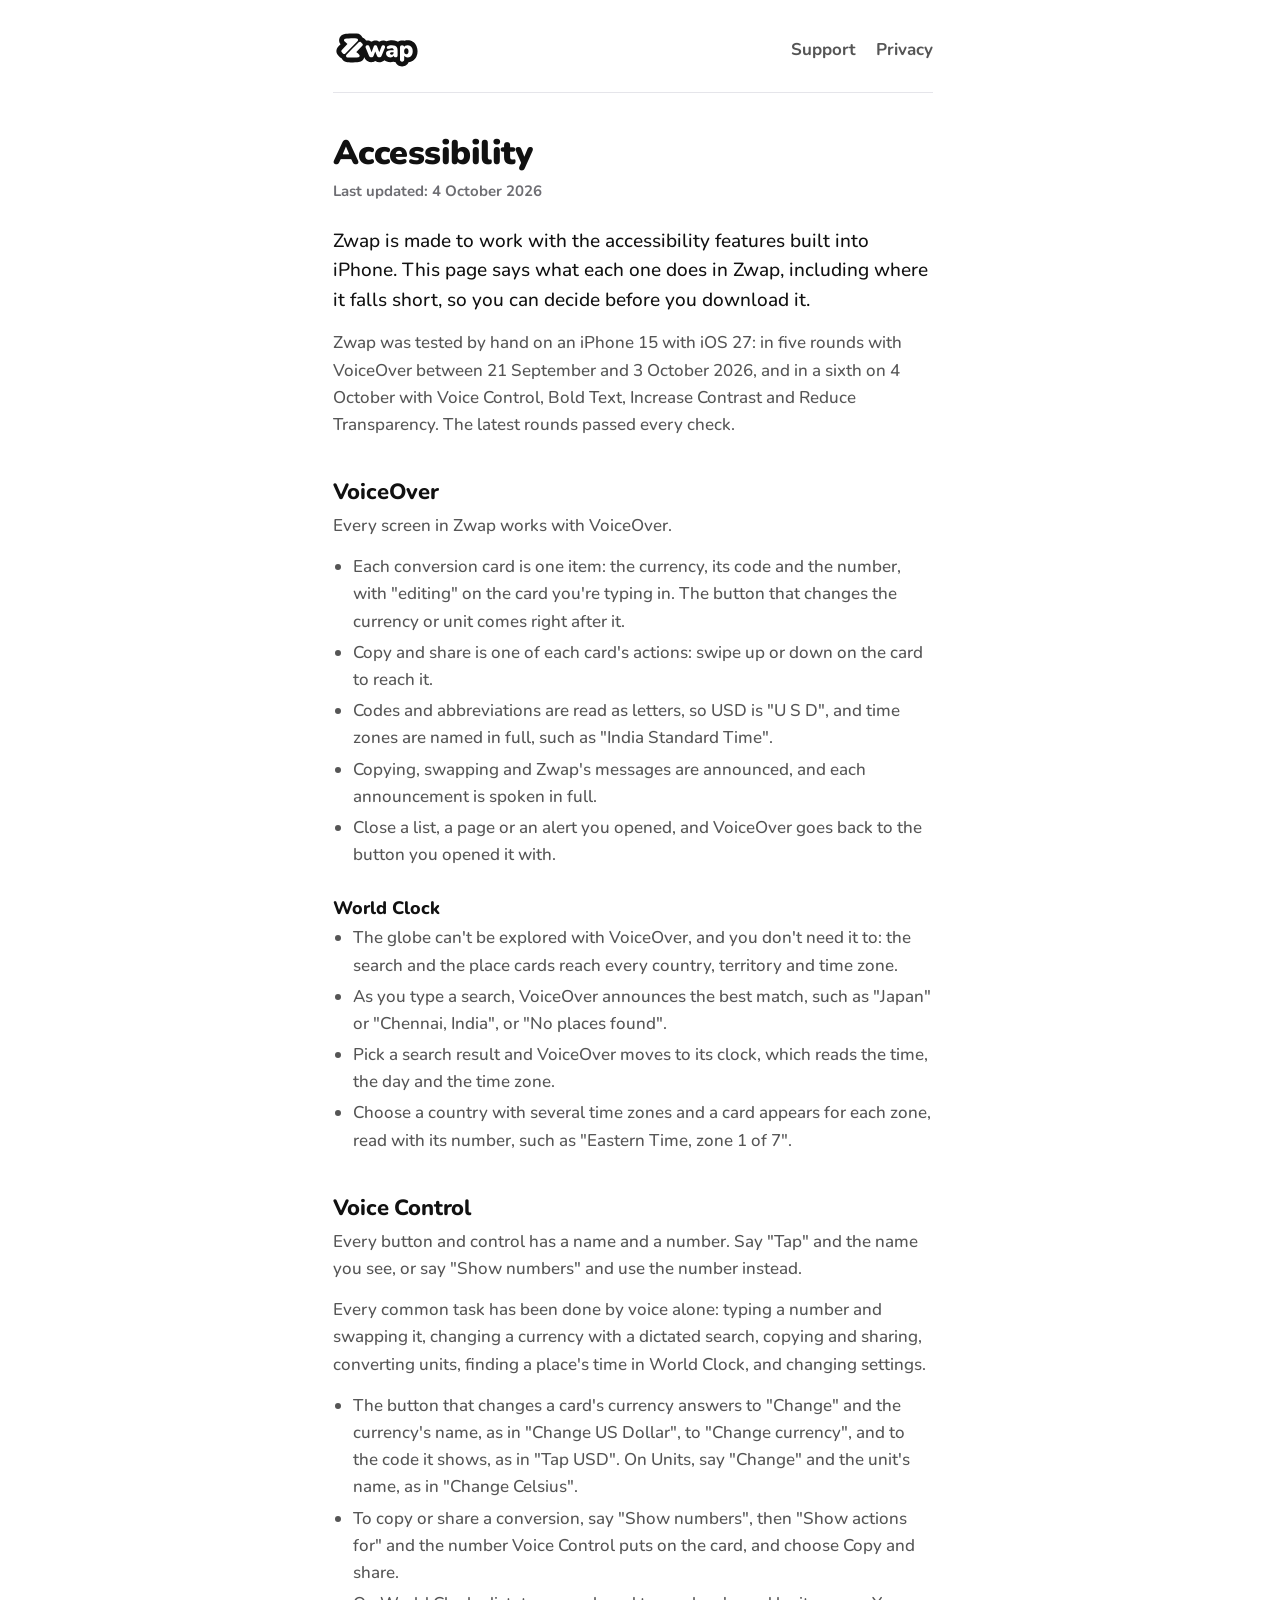
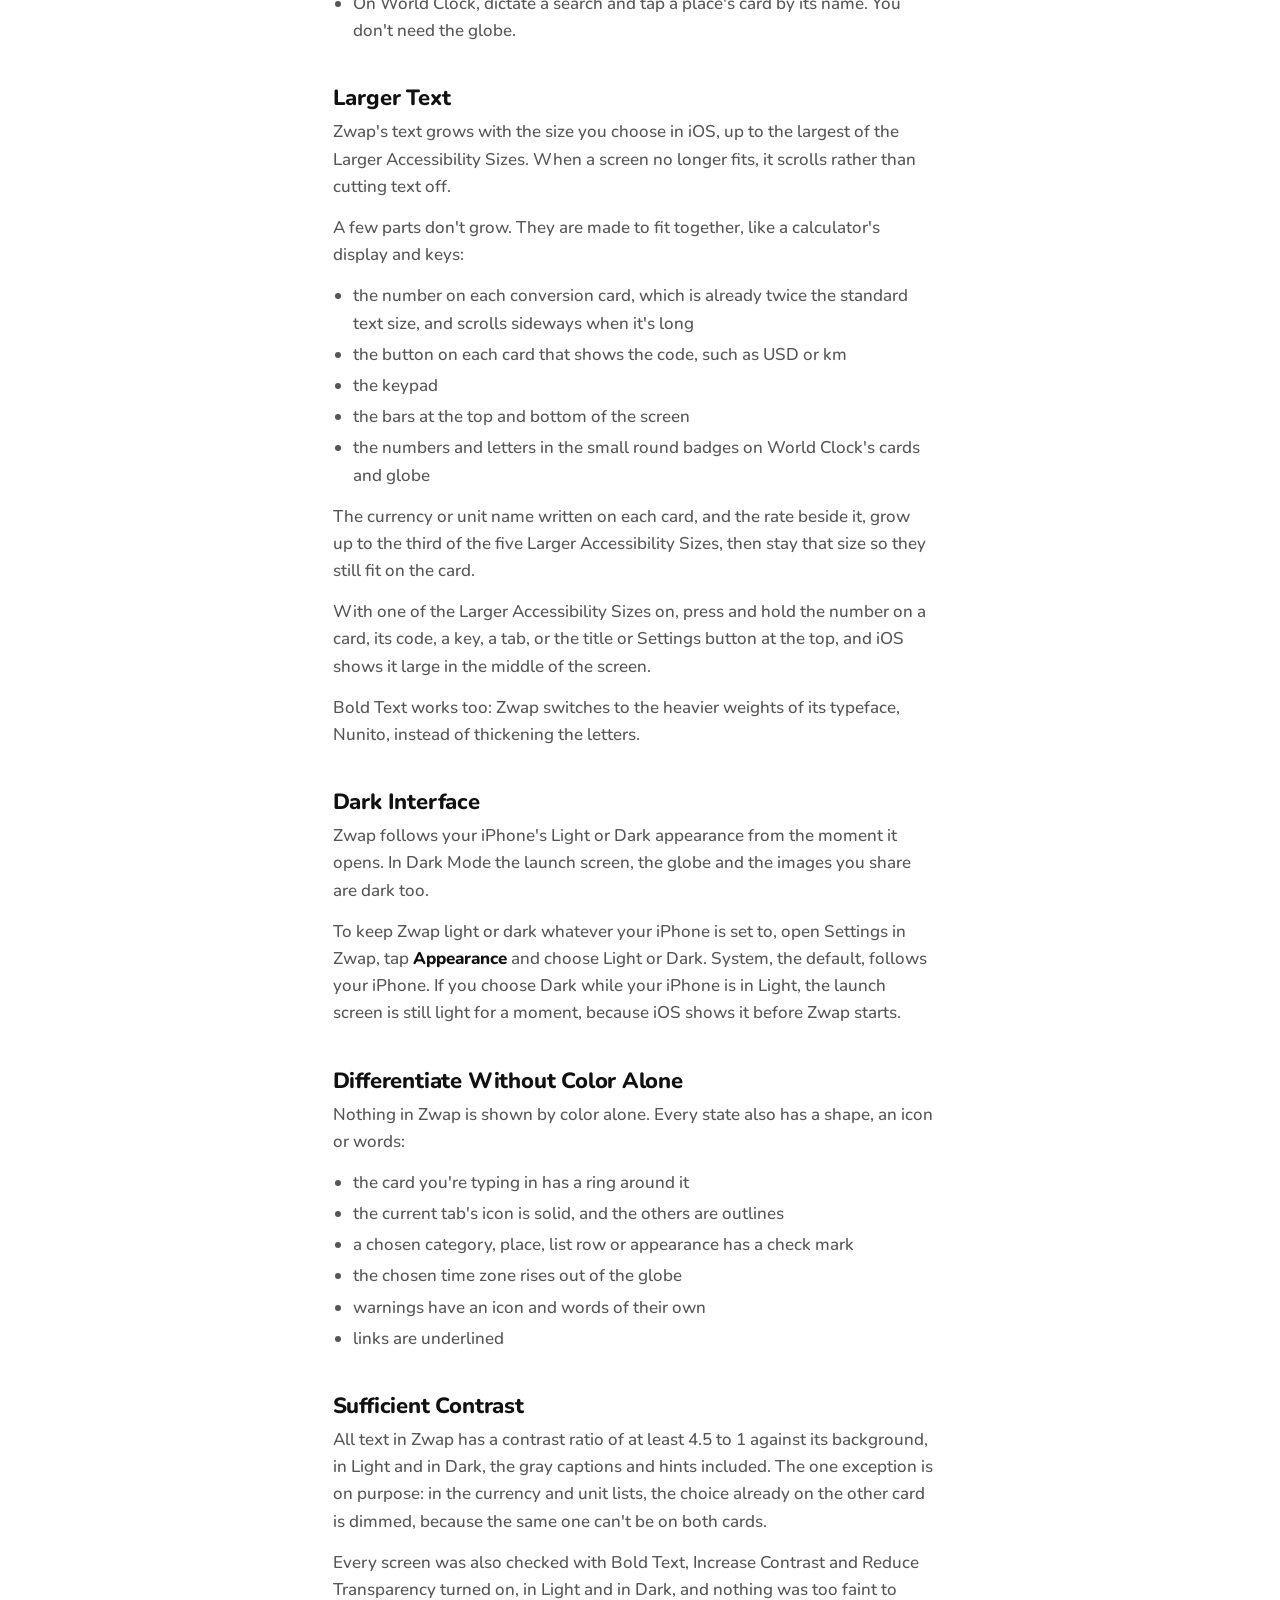
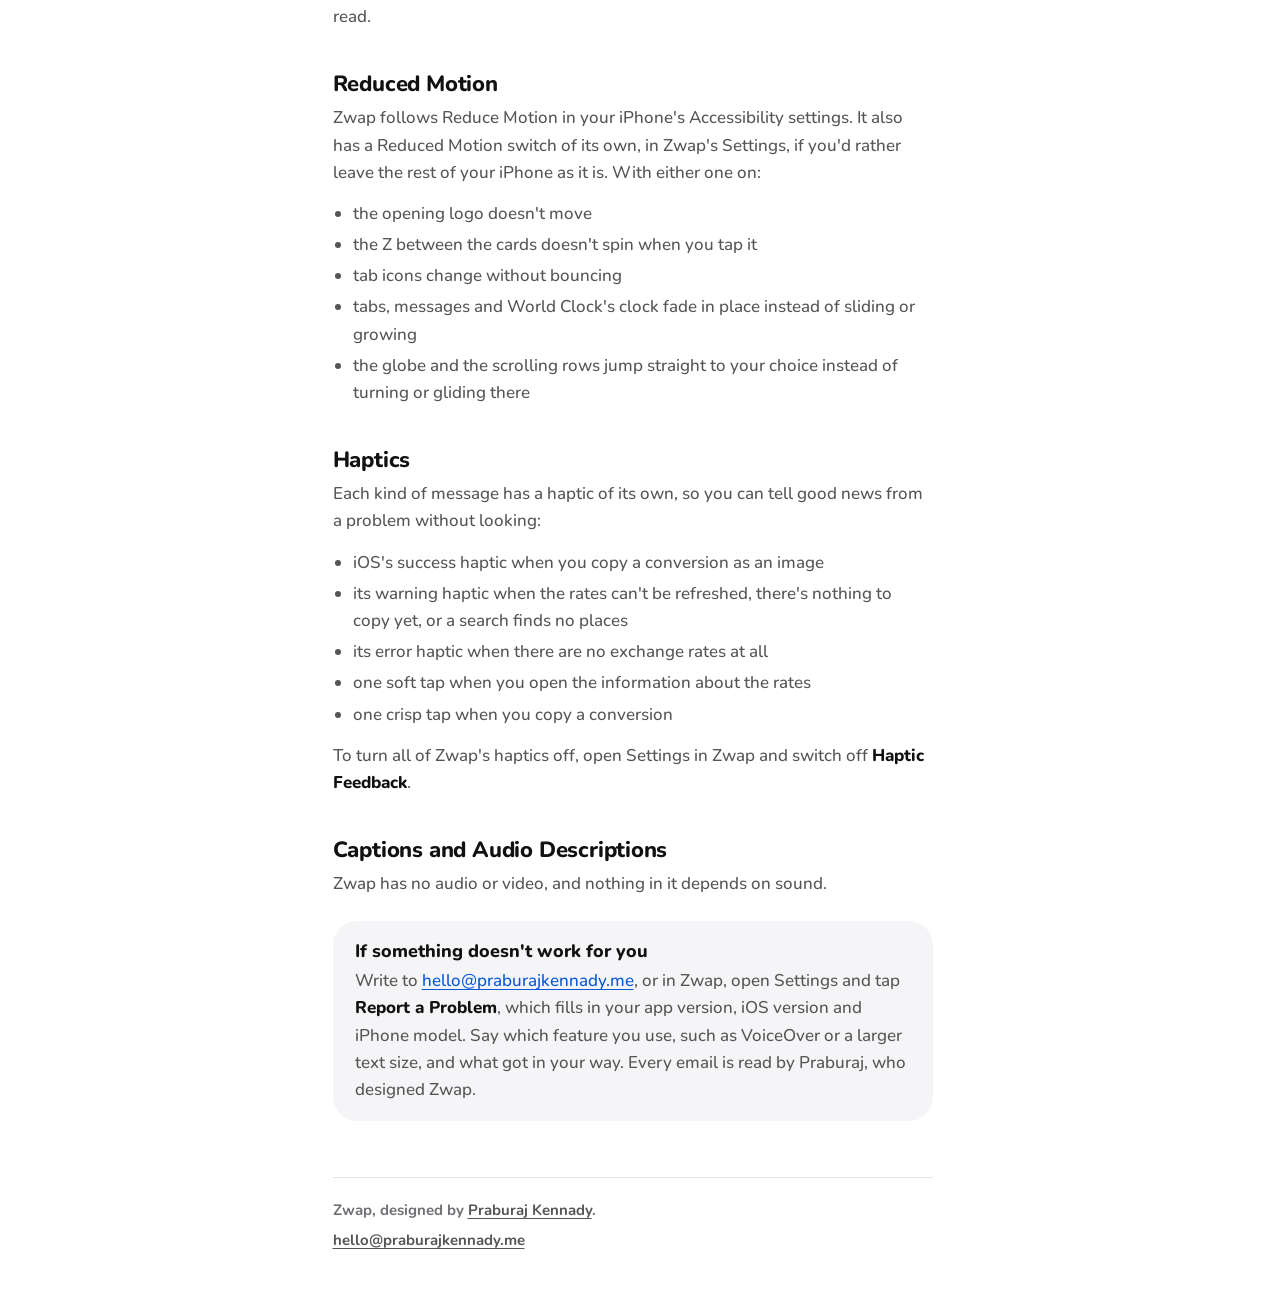
==== commit 3fc78a88: "The home page centred, its footer at the window's foot; Accessibility on the footer's right - Home: " ====
--- a/accessibility/index.html
+++ b/accessibility/index.html
@@ -238,7 +238,6 @@
     <footer class="site-footer" id="site-footer">
       <p>Zwap, designed by <a href="https://praburajkennady.me">Praburaj Kennady</a>.</p>
       <p><a href="mailto:hello@praburajkennady.me">hello@praburajkennady.me</a></p>
-      <p><a href="../accessibility/" aria-current="page">Accessibility</a></p>
     </footer>
   </div>
 </body>
--- a/assets/site.css
+++ b/assets/site.css
@@ -73,7 +73,12 @@
 .card p:last-child { margin-bottom: 0; }
 .card h2 { font-size: 18px; line-height: 24px; letter-spacing: 0; margin: 0 0 4px; }
 
-.hero { text-align: center; padding: 56px 0 8px; }
+/* The home page fills the window. Its content stands midway between the top of the window
+   and the footer's rule, and the footer at the window's foot. In a window too short for
+   both, the page scrolls, and the content keeps 84px above it and below it. */
+.home { display: flex; flex-direction: column; min-height: 100vh; min-height: 100svh; }
+.home main { flex: 1; display: flex; flex-direction: column; justify-content: center; }
+.hero { text-align: center; padding: 56px 0 28px; }
 .hero .mark { width: min(240px, 70vw); margin: 0 auto 28px; }
 .hero h1 { position: absolute; width: 1px; height: 1px; overflow: hidden; clip: rect(0 0 0 0); }
 .links { display: flex; justify-content: center; gap: 12px; flex-wrap: wrap; margin: 28px 0 0; }
@@ -84,14 +89,20 @@
 .links a:active { transform: scale(0.97); }
 @media (prefers-reduced-motion: reduce) { .links a:active { transform: none; } }
 
+/* The footer's two lines stand on the left, and its link to another page of the site on
+   the right, on the first line, as the header sets its logo and its nav. On a phone there
+   is no room beside the first line, and the link goes under the other two. */
 .site-footer { margin-top: 56px; padding-top: 20px; border-top: 1px solid var(--line);
-  color: var(--muted); font-size: 15px; font-weight: 700; }
-.site-footer p { color: var(--muted); margin: 0 0 6px; }
+  color: var(--muted); font-size: 15px; font-weight: 700;
+  display: grid; grid-template-columns: 1fr auto; column-gap: 16px; }
+.site-footer p { color: var(--muted); margin: 0 0 6px; grid-column: 1; }
+.site-footer .footer-pages { grid-column: 2; grid-row: 1; }
 .site-footer a { color: var(--text-2); }
 
 @media (max-width: 480px) {
   h1 { font-size: 28px; line-height: 34px; }
   .site-nav { gap: 16px; }
+  .site-footer { display: block; }
 }
 
 /* Page transitions. The header is one fixed layer: it never moves with a page or scales,
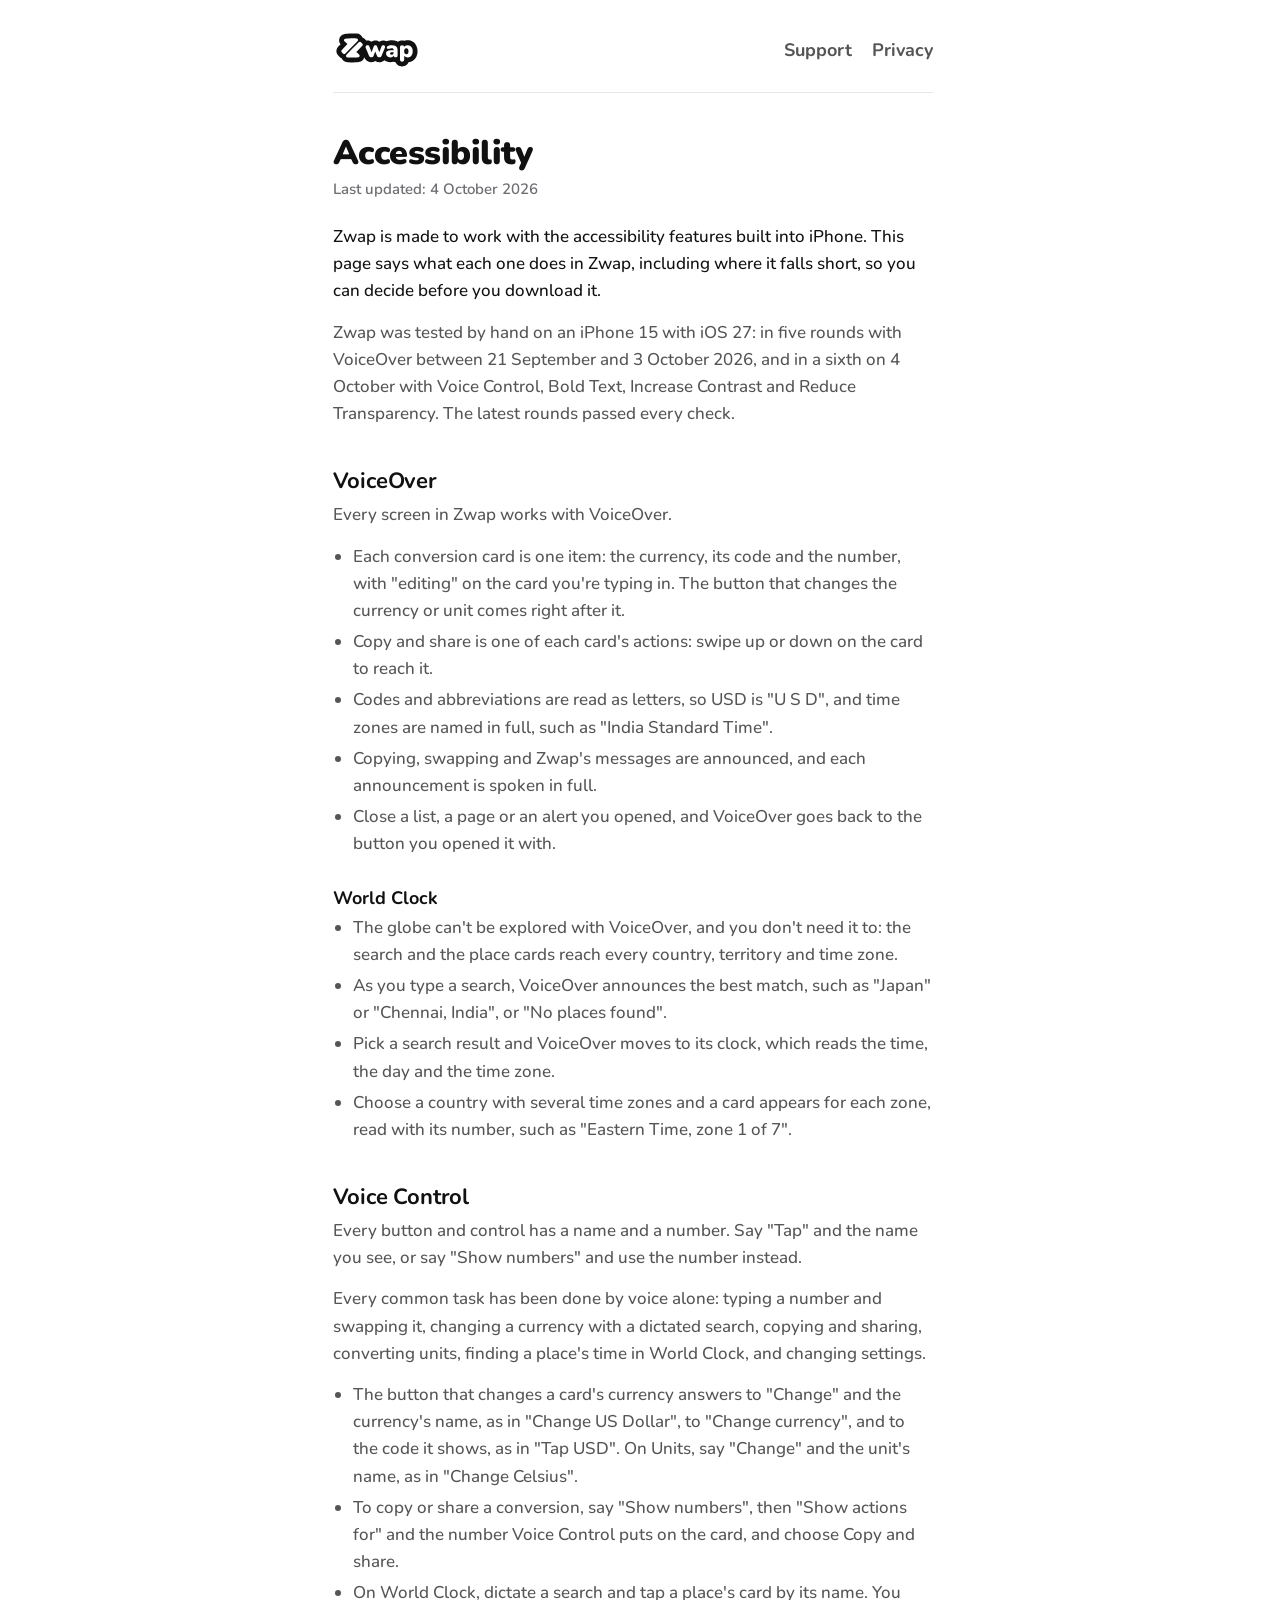
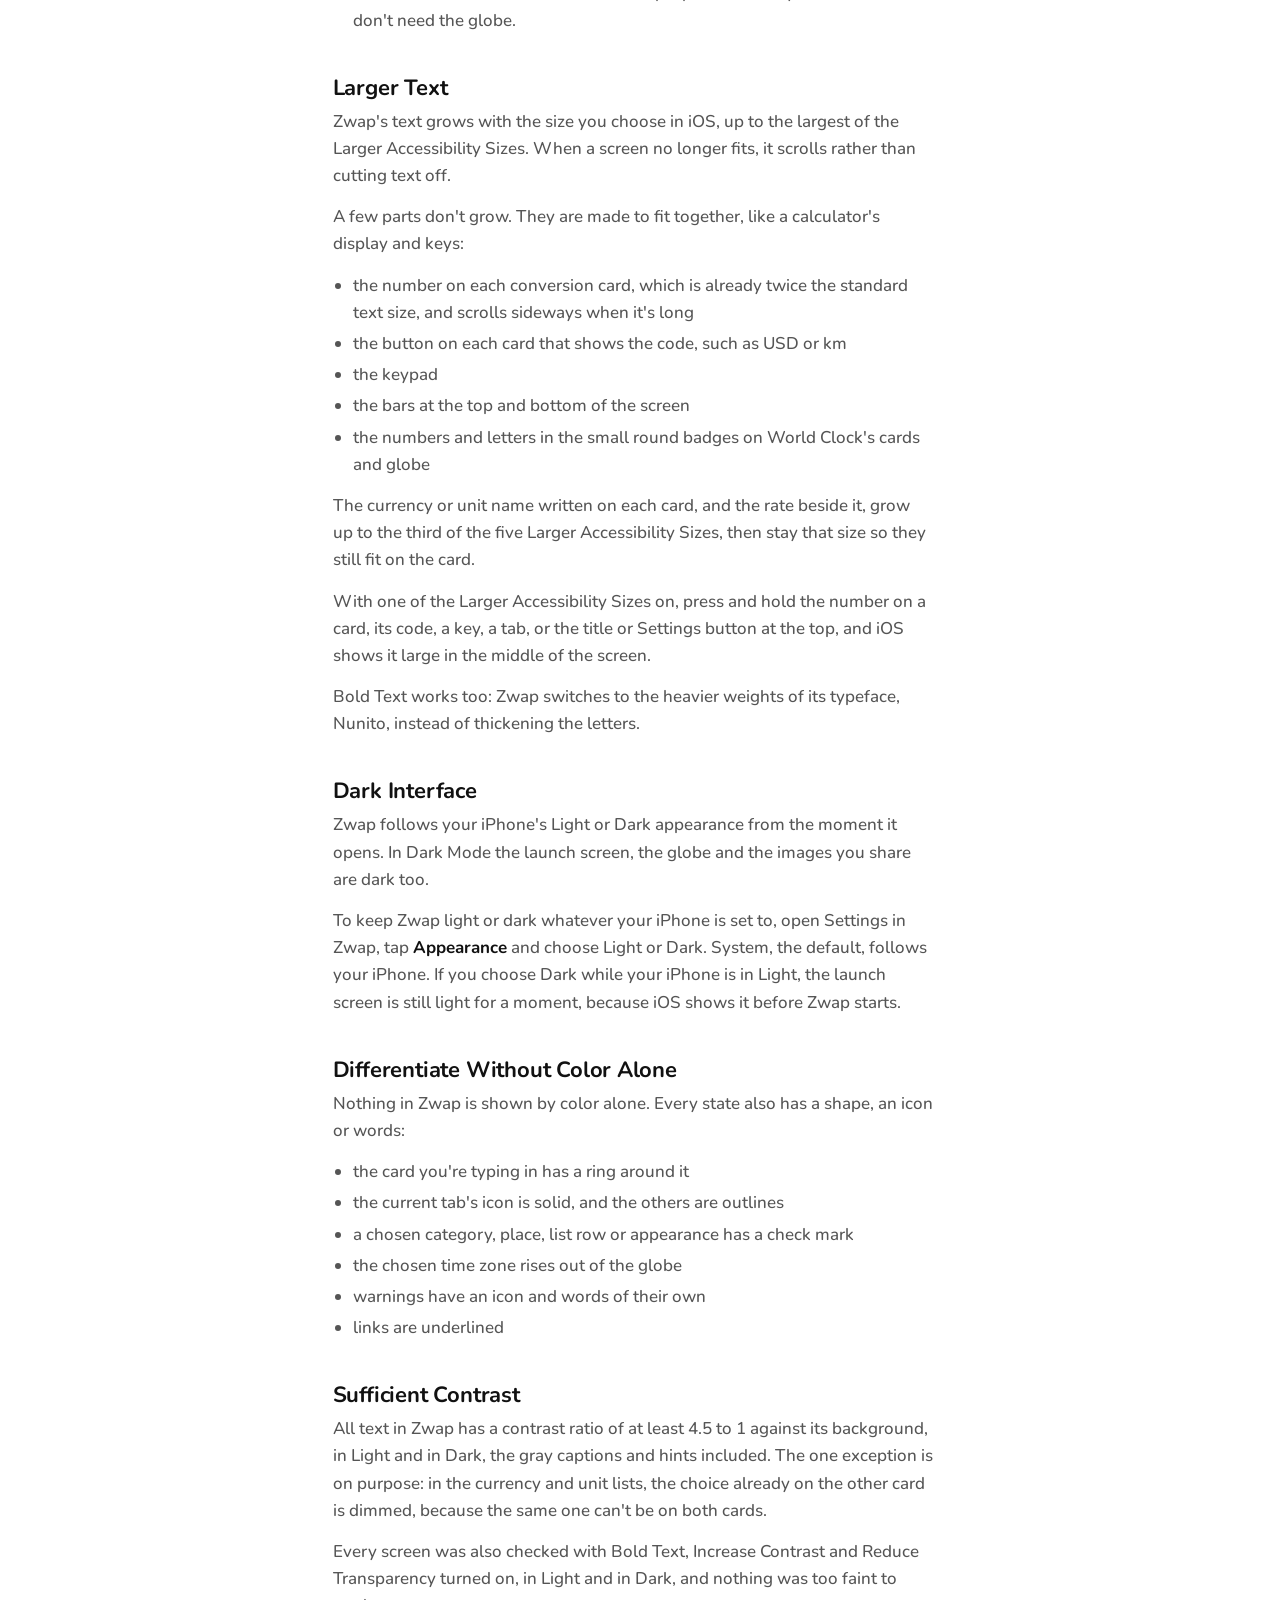
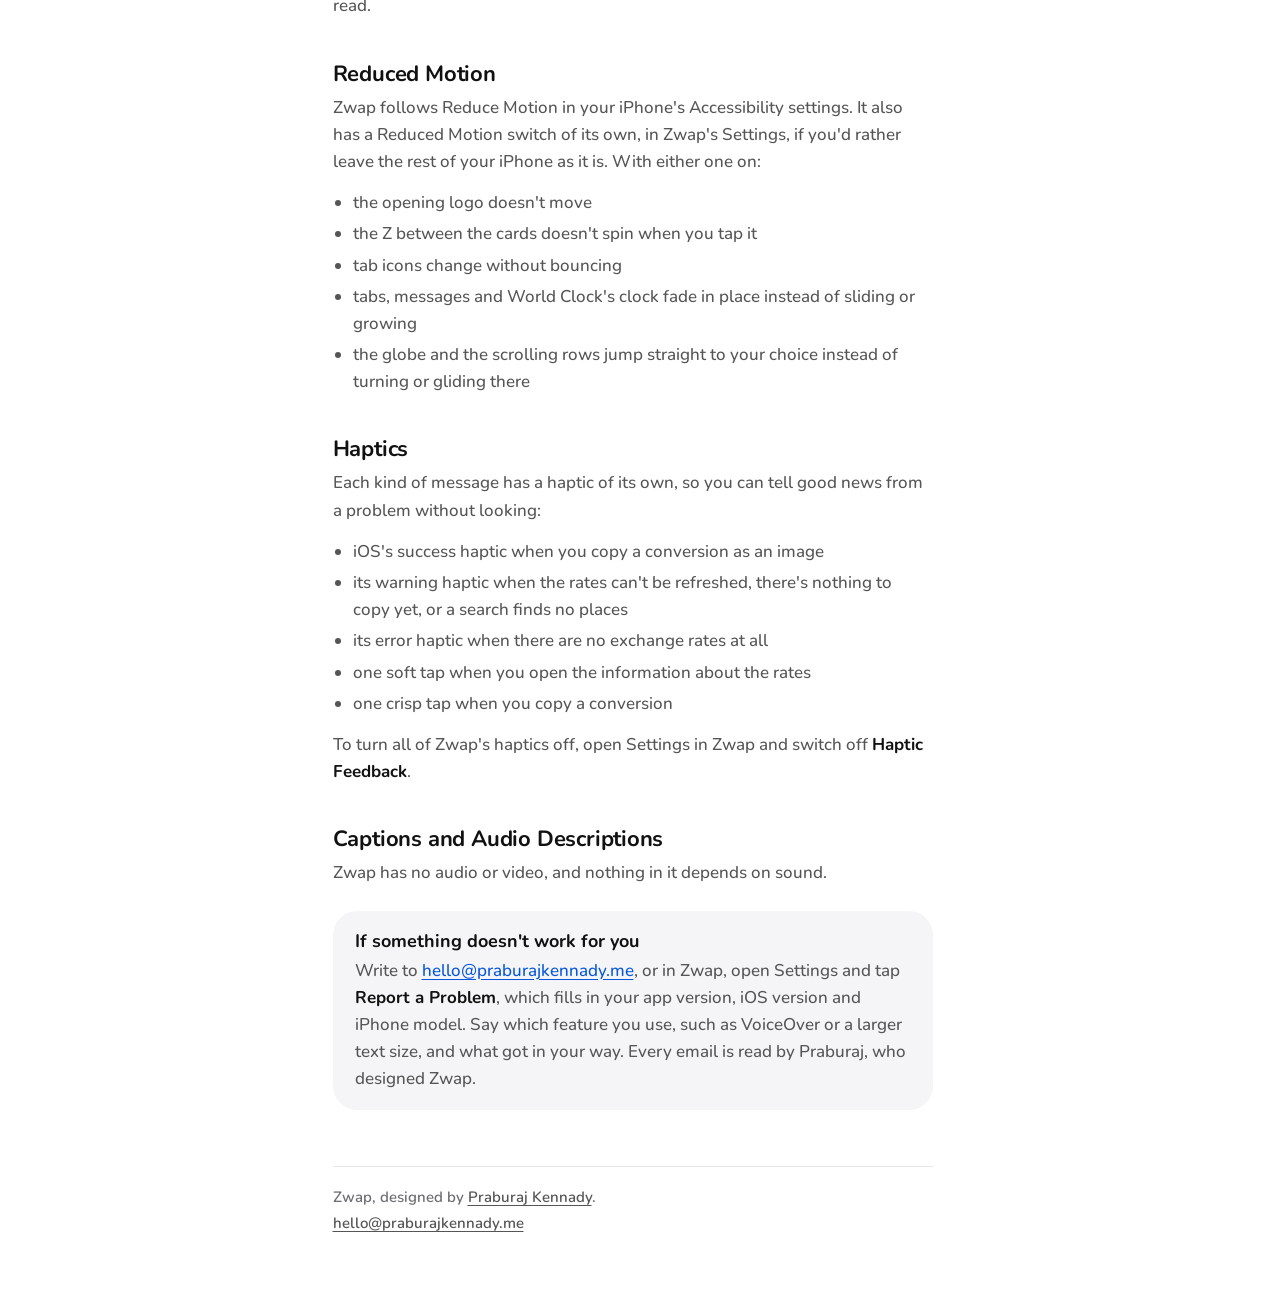
==== commit caa9c46d: "Type: the app's own scale, with one reading style Every style is now one of the app's: Display for t" ====
--- a/accessibility/index.html
+++ b/accessibility/index.html
@@ -6,7 +6,11 @@
   <title>Zwap Accessibility</title>
   <meta name="description" content="How Zwap works with VoiceOver, Voice Control, larger text and the other accessibility features of iPhone.">
   <meta name="color-scheme" content="light dark">
+  <link rel="icon" href="../favicon.svg" type="image/svg+xml">
+  <link rel="icon" href="../favicon.png" type="image/png" sizes="64x64">
+  <link rel="apple-touch-icon" href="../apple-touch-icon.png">
   <link rel="preload" href="../assets/fonts/Nunito-Medium.ttf" as="font" type="font/ttf" crossorigin>
+  <link rel="preload" href="../assets/fonts/Nunito-SemiBold.ttf" as="font" type="font/ttf" crossorigin>
   <link rel="preload" href="../assets/fonts/Nunito-Bold.ttf" as="font" type="font/ttf" crossorigin>
   <link rel="preload" href="../assets/fonts/Nunito-ExtraBold.ttf" as="font" type="font/ttf" crossorigin>
   <link rel="preload" href="../assets/fonts/Nunito-Black.ttf" as="font" type="font/ttf" crossorigin>
--- a/assets/site.css
+++ b/assets/site.css
@@ -1,4 +1,5 @@
 @font-face { font-family: "Nunito"; font-weight: 500; font-display: swap; src: url("fonts/Nunito-Medium.ttf") format("truetype"); }
+@font-face { font-family: "Nunito"; font-weight: 600; font-display: swap; src: url("fonts/Nunito-SemiBold.ttf") format("truetype"); }
 @font-face { font-family: "Nunito"; font-weight: 700; font-display: swap; src: url("fonts/Nunito-Bold.ttf") format("truetype"); }
 @font-face { font-family: "Nunito"; font-weight: 800; font-display: swap; src: url("fonts/Nunito-ExtraBold.ttf") format("truetype"); }
 @font-face { font-family: "Nunito"; font-weight: 900; font-display: swap; src: url("fonts/Nunito-Black.ttf") format("truetype"); }
@@ -31,6 +32,9 @@
 /* The gutter is kept on short pages too, so a page that scrolls and one that fits are laid
    out the same width, and nothing steps sideways between them. */
 html { -webkit-text-size-adjust: 100%; scrollbar-gutter: stable; }
+/* Type is the app's own scale (CLAUDE.md ▸ Typography), size, line height, weight and
+   tracking, with one exception: running text. The app has no style for reading paragraphs,
+   and its Body, 16 Bold, is heavy over a page, so the site reads at 17px Medium, 1.6. */
 body {
   margin: 0; background: var(--base); color: var(--text);
   font: 500 17px/1.6 "Nunito", ui-rounded, -apple-system, system-ui, "Segoe UI", sans-serif;
@@ -44,27 +48,34 @@
 .mark .outline { fill: var(--inverse); }
 .mark .shape { fill: var(--base); }
 .site-nav { display: flex; gap: 20px; }
-.site-nav a { color: var(--text-2); font-weight: 700; text-decoration: none; padding: 8px 0;
+/* Title 2: 18 / 24, Bold. */
+.site-nav a { color: var(--text-2); font-size: 18px; line-height: 24px; font-weight: 700;
+  text-decoration: none; padding: 8px 0;
   transition: color 150ms ease; }
 @media (hover: hover) and (pointer: fine) { .site-nav a:hover { color: var(--text); } }
 .site-nav a[aria-current="page"] { color: var(--text); text-decoration: underline;
   text-decoration-thickness: 2px; text-underline-offset: 6px; }
 
+/* Display: 34 / 40, Black, -0.5. */
 h1 { font-weight: 900; font-size: 34px; line-height: 40px; letter-spacing: -0.5px;
   margin: 40px 0 6px; text-wrap: balance; }
 /* Where a page is changed in place (the script in each page's head), its heading takes focus
    for a screen reader to read on from. It is not a control, so it shows no ring. */
 h1:focus { outline: none; }
-h2 { font-weight: 800; font-size: 22px; line-height: 28px; letter-spacing: -0.2px;
+/* Title 1: 22 / 28, Bold, -0.2. */
+h2 { font-weight: 700; font-size: 22px; line-height: 28px; letter-spacing: -0.2px;
   margin: 40px 0 6px; text-wrap: balance; }
-h3 { font-weight: 800; font-size: 18px; line-height: 24px; margin: 28px 0 4px; text-wrap: balance; }
+/* Title 2: 18 / 24, Bold. */
+h3 { font-weight: 700; font-size: 18px; line-height: 24px; margin: 28px 0 4px; text-wrap: balance; }
 p, li { color: var(--text-2); }
 p { margin: 0 0 14px; }
 ul { padding-left: 1.2em; margin: 0 0 14px; }
 li { margin: 4px 0; }
-strong { color: var(--text); font-weight: 800; }
-.meta { color: var(--muted); font-size: 15px; font-weight: 700; margin: 0 0 24px; }
-.lede { font-size: 19px; line-height: 1.55; color: var(--text); }
+strong { color: var(--text); font-weight: 700; }
+/* Callout: 15 / 20, SemiBold. */
+.meta { color: var(--muted); font-size: 15px; line-height: 20px; font-weight: 600; margin: 0 0 24px; }
+/* The reading style, in the primary colour. */
+.lede { color: var(--text); }
 
 a { color: var(--accent); text-underline-offset: 3px; }
 a:focus-visible { outline: 3px solid var(--accent); outline-offset: 3px; border-radius: 6px; }
@@ -82,7 +93,9 @@
 .hero .mark { width: min(240px, 70vw); margin: 0 auto 28px; }
 .hero h1 { position: absolute; width: 1px; height: 1px; overflow: hidden; clip: rect(0 0 0 0); }
 .links { display: flex; justify-content: center; gap: 12px; flex-wrap: wrap; margin: 28px 0 0; }
-.links a { background: var(--raised); color: var(--text); font-weight: 800; text-decoration: none;
+/* Title 2, as the app's button labels are. */
+.links a { background: var(--raised); color: var(--text); font-size: 18px; line-height: 24px;
+  font-weight: 700; text-decoration: none;
   padding: 12px 22px; border-radius: 999px;
   transition: background-color 150ms ease, transform 160ms var(--ease-out); }
 @media (hover: hover) and (pointer: fine) { .links a:hover { background: var(--line); } }
@@ -93,14 +106,15 @@
    the right, on the first line, as the header sets its logo and its nav. On a phone there
    is no room beside the first line, and the link goes under the other two. */
 .site-footer { margin-top: 56px; padding-top: 20px; border-top: 1px solid var(--line);
-  color: var(--muted); font-size: 15px; font-weight: 700;
+  color: var(--muted); font-size: 15px; line-height: 20px; font-weight: 600; /* Callout */
   display: grid; grid-template-columns: 1fr auto; column-gap: 16px; }
 .site-footer p { color: var(--muted); margin: 0 0 6px; grid-column: 1; }
 .site-footer .footer-pages { grid-column: 2; grid-row: 1; }
 .site-footer a { color: var(--text-2); }
 
 @media (max-width: 480px) {
-  h1 { font-size: 28px; line-height: 34px; }
+  /* Headline: 28 / 34, ExtraBold, -0.3. */
+  h1 { font-size: 28px; line-height: 34px; font-weight: 800; letter-spacing: -0.3px; }
   .site-nav { gap: 16px; }
   .site-footer { display: block; }
 }
